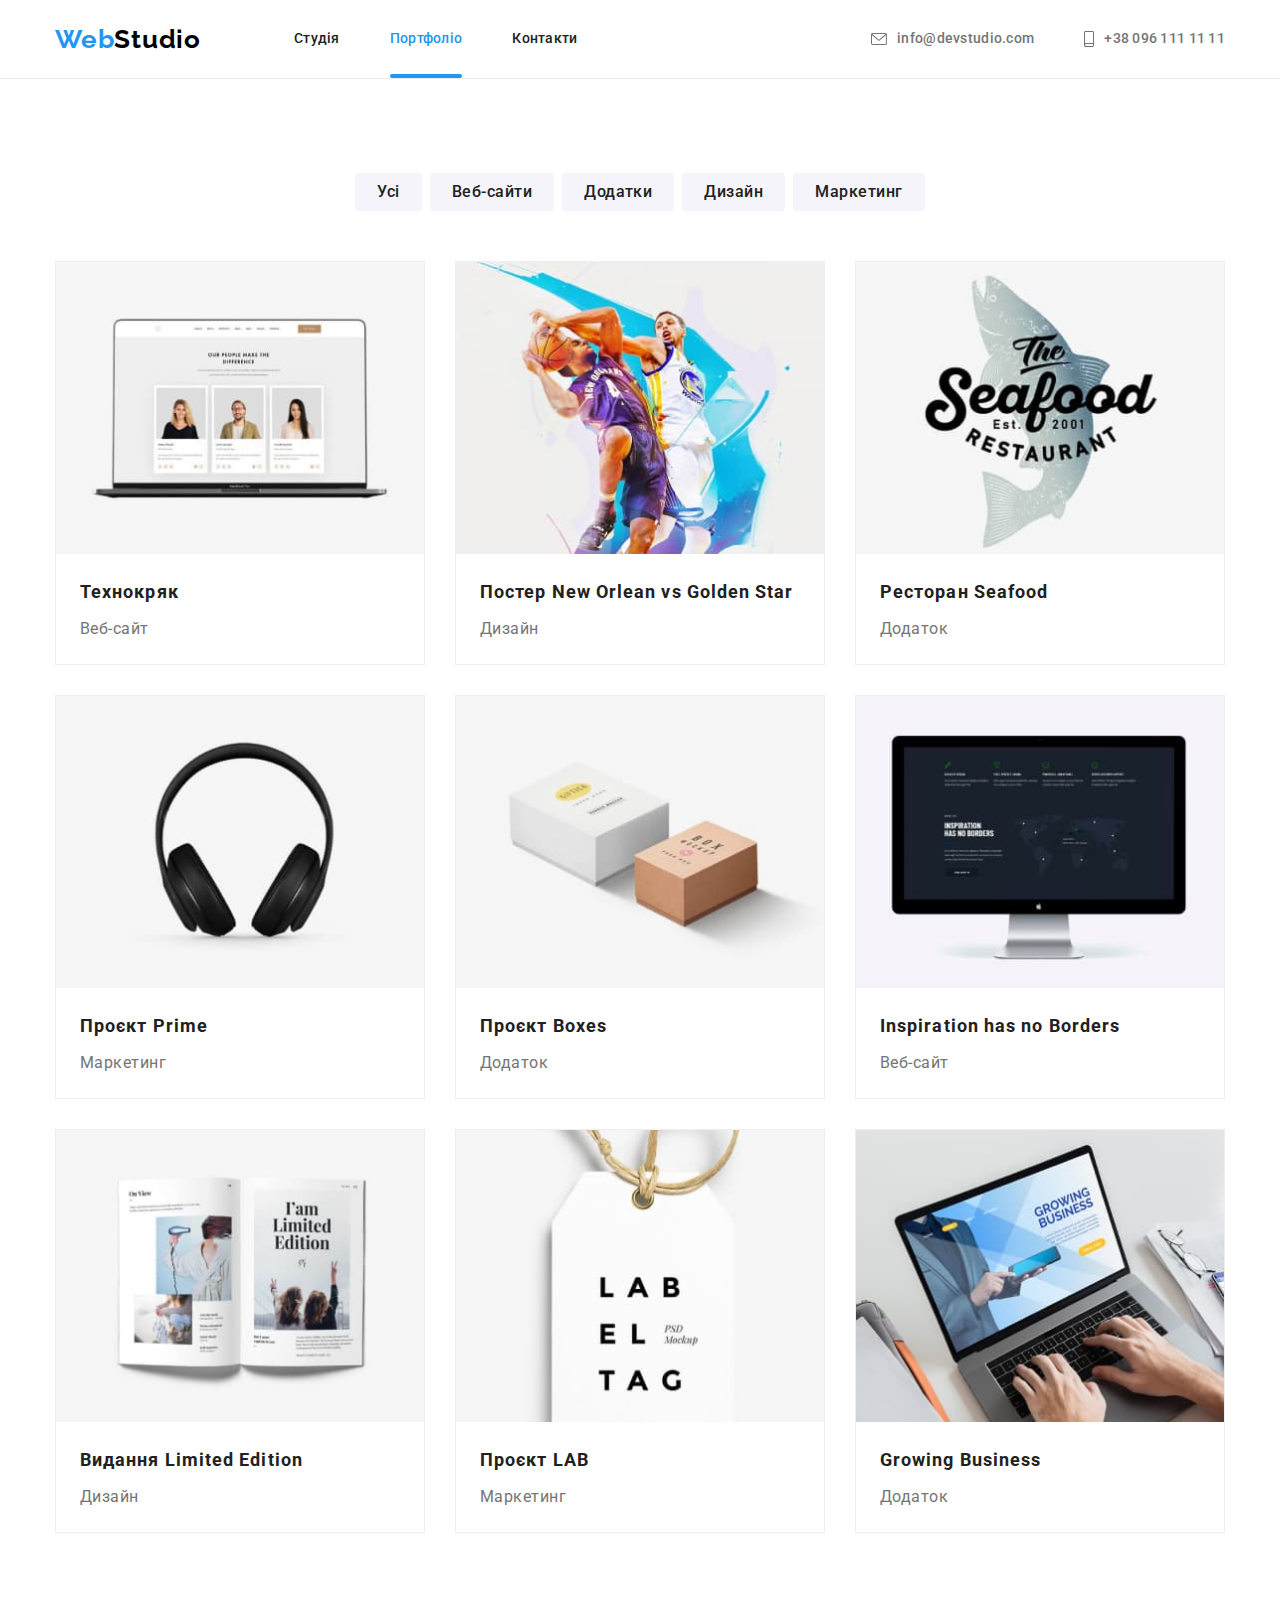
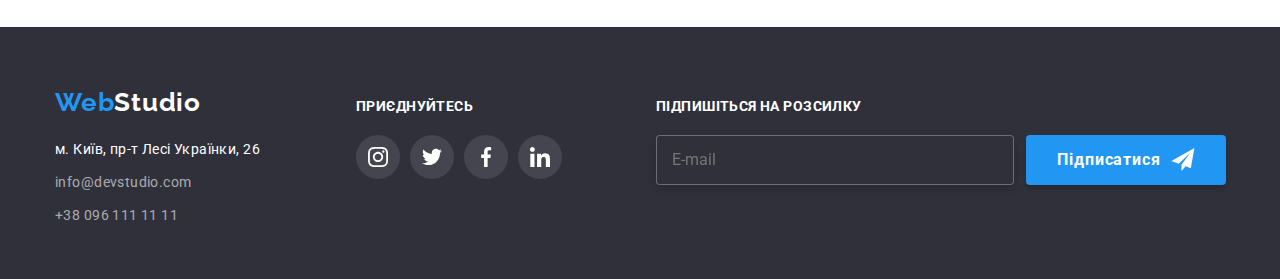
==== portfolio.html @ 4ac6bf8f "старт дз 08" ====
<!DOCTYPE html>
<html lang="uk">
  <head>
    <meta charset="UTF-8" />
    <meta http-equiv="X-UA-Compatible" content="IE=edge" />
    <meta name="viewport" content="width=device-width, initial-scale=1.0" />
    <title>Портфоліо</title>
    <link rel="preconnect" href="https://fonts.googleapis.com" />
    <link rel="preconnect" href="https://fonts.gstatic.com" crossorigin />
    <link
      href="https://fonts.googleapis.com/css2?family=Raleway:wght@700&family=Roboto:wght@400;500;700;900&display=swap"
      rel="stylesheet"
    />
    <link
      rel="stylesheet"
      href="https://cdnjs.cloudflare.com/ajax/libs/modern-normalize/1.1.0/modern-normalize.min.css"
    />
    <link rel="stylesheet" href="./css/main.min.css" />
  </head>
  <body>
    <!-- Шапка -->
<header>
      <!-- навігація -->
      <div class="container page-header">
        <nav class="page-header__nav">
          <a href="./index.html" class="logo">Web<span class="logo--black">Studio</span></a>
          <ul class="page-header__bookmarks">
            <li class="page-header__item"><a class="page-header__link" href="./index.html">Студія</a></li>
            <li class="page-header__item"><a class="page-header__link page-header__link--current" href="./portfolio.html">Портфоліо</a></li>
            <li class="page-header__item"><a class="page-header__link" href="#">Контакти</a></li>
          </ul>
        </nav>
        <!-- контакти -->
        <ul class="page-header__connection">
                    <li class="page-header__item">
            <a class="page-header__contact" href="mailto:info@devstudio.com"
              ><svg class="page-header__icon" width="16" height="12">
                <use href="./images/icons.svg#icon-envelope"></use></svg
              >info@devstudio.com
            </a>
          </li>
          <li class="page-header__item">
            <a class="page-header__contact" href="tel:+380961111111"
              ><svg class="page-header__icon" width="10" height="16">
                <use href="./images/icons.svg#icon-smartphone"></use></svg
              >+38 096 111 11 11</a
            >
          </li>
        </ul>
      </div>
    </header>
    <main>
      <!-- Кнопки фільтру -->
      <section class="section">
        <h2 class="visually-hidden">Фільтр Портфоліо</h2>
        <div class="container">
          <ul class="filter">
            <li class="filter__item">
              <button type="button" class="filter__button">Усі</button></li>
            <li class="filter__item">
              <button type="button" class="filter__button">Веб-сайти</button>
            </li>
            <li class="filter__item">
              <button type="button" class="filter__button">Додатки</button>
            </li>
            <li class="filter__item">
              <button type="button" class="filter__button">Дизайн</button>
            </li>
            <li class="filter__item">
              <button type="button" class="filter__button">Маркетинг</button>
            </li>
          </ul>
          <!-- Картки Портфоліо -->
          <ul class="cards-grid">
            <li class="card">
              <div class="card__thumb">
                <div class="card__overlay">
                  <p class="card__comment">
                    Ресурс пропонує комплексні пропозиції з різним рівнем функціоналу та сервісів.
                    Все це дозволить відвідувачу отримати вичерпні відомості про компанію чи
                    приватну особу.
                  </p>
                </div>
                <img src="./images/c1notebook.jpg" alt="Ноутбук" width="370" />
              </div>
              <div class="card__sign">
                <h3 class="card__tittle">Технокряк</h3>
                <p class="card__text">Веб-сайт</p>
              </div>
            </li>
            <li class="card">
              <div class="card__thumb">
                <div class="card__overlay">
                  <p class="card__comment">
                    Ресурс пропонує комплексні пропозиції з різним рівнем функціоналу та сервісів.
                    Все це дозволить відвідувачу отримати вичерпні відомості про компанію чи
                    приватну особу.
                  </p>
                </div>
                <img src="./images/c2basket.jpg" alt="Баскетбол" width="370" />
              </div>
              <div class="card__sign">
                <h3 class="card__tittle">Постер New Orlean vs Golden Star</h3>
                <p class="card__text">Дизайн</p>
              </div>
            </li>
            <li class="card">
              <div class="card__thumb">
                <div class="card__overlay">
                  <p class="card__comment">
                    Ресурс пропонує комплексні пропозиції з різним рівнем функціоналу та сервісів.
                    Все це дозволить відвідувачу отримати вичерпні відомості про компанію чи
                    приватну особу.
                  </p>
                </div>
                <img src="./images/c3seafood.jpg" alt="Ресторан Seafood" width="370" />
              </div>
              <div class="card__sign">
                <h3 class="card__tittle">Ресторан Seafood</h3>
                <p class="card__text">Додаток</p>
              </div>
            </li>
            <li class="card">
              <div class="card__thumb">
                <div class="card__overlay">
                  <p class="card__comment">
                    Ресурс пропонує комплексні пропозиції з різним рівнем функціоналу та сервісів.
                    Все це дозволить відвідувачу отримати вичерпні відомості про компанію чи
                    приватну особу.
                  </p>
                </div>
                <img src="./images/c4headphones.jpg" alt="Навушники" width="370" />
              </div>
              <div class="card__sign">
                <h3 class="card__tittle">Проєкт Prime</h3>
                <p class="card__text">Маркетинг</p>
              </div>
            </li>
            <li class="card">
              <div class="card__thumb">
                <div class="card__overlay">
                  <p class="card__comment">
                    Ресурс пропонує комплексні пропозиції з різним рівнем функціоналу та сервісів.
                    Все це дозволить відвідувачу отримати вичерпні відомості про компанію чи
                    приватну особу.
                  </p>
                </div>
                <img src="./images/c5boxes.jpg" alt="Коробки" width="370" />
              </div>
              <div class="card__sign">
                <h3 class="card__tittle">Проєкт Boxes</h3>
                <p class="card__text">Додаток</p>
              </div>
            </li>
            <li class="card">
              <div class="card__thumb">
                <div class="card__overlay">
                  <p class="card__comment">
                    Ресурс пропонує комплексні пропозиції з різним рівнем функціоналу та сервісів.
                    Все це дозволить відвідувачу отримати вичерпні відомості про компанію чи
                    приватну особу.
                  </p>
                </div>
                <img src="./images/c6monitor.jpg" alt="Монітор" width="370" />
              </div>
              <div class="card__sign">
                <h3 class="card__tittle">Inspiration has no Borders</h3>
                <p class="card__text">Веб-сайт</p>
              </div>
            </li>
            <li class="card">
              <div class="card__thumb">
                <div class="card__overlay">
                  <p class="card__comment">
                    Ресурс пропонує комплексні пропозиції з різним рівнем функціоналу та сервісів.
                    Все це дозволить відвідувачу отримати вичерпні відомості про компанію чи
                    приватну особу.
                  </p>
                </div>
                <img src="./images/c7openbook.jpg" alt="Відкрита книга" width="370" />
              </div>
              <div class="card__sign">
                <h3 class="card__tittle">Видання Limited Edition</h3>
                <p class="card__text">Дизайн</p>
              </div>
            </li>
            <li class="card">
              <div class="card__thumb">
                <div class="card__overlay">
                  <p class="card__comment">
                    Ресурс пропонує комплексні пропозиції з різним рівнем функціоналу та сервісів.
                    Все це дозволить відвідувачу отримати вичерпні відомості про компанію чи
                    приватну особу.
                  </p>
                </div>
                <img src="./images/c8label.jpg" alt="Лейба" width="370" />
              </div>
              <div class="card__sign">
                <h3 class="card__tittle">Проєкт LAB</h3>
                <p class="card__text">Маркетинг</p>
              </div>
            </li>
            <li class="card">
              <div class="card__thumb">
                <div class="card__overlay">
                  <p class="card__comment">
                    Ресурс пропонує комплексні пропозиції з різним рівнем функціоналу та сервісів.
                    Все це дозволить відвідувачу отримати вичерпні відомості про компанію чи
                    приватну особу.
                  </p>
                </div>
                <img src="./images/c9workingonnotebook.jpg" alt="Працює за ноутбуком" width="370" />
              </div>
              <div class="card__sign">
                <h3 class="card__tittle">Growing Business</h3>
                <p class="card__text">Додаток</p>
              </div>
            </li>
          </ul>
        </div>
      </section>
    </main>
    <!-- Футер -->
    <footer class="page-footer">
      <div class="container container--flex">
        <div>
          <a href="./index.html" class="logo"
            >Web<span class="logo--white">Studio</span></a
          >
          <address class="footer-contacts">
            <ul class="footer-contacts__list">
              <li class="footer-contacts__item">
                <a
                  class="footer-contacts__address"
                  href="https://goo.gl/maps/CPtrU1FHBa2aNyZL9"
                  target="_blank"
                  rel="noopener noreferrer nofollow"
                  >м. Київ, пр-т Лесі Українки, 26</a
                >
              </li>
              <li class="footer-contacts__item">
                <a class="footer-contacts__connection" href="mailto:info@devstudio.com">info@devstudio.com</a>
              </li>
              <li class="footer-contacts__item">
                <a class="footer-contacts__connection" href="tel:+380961111111">+38 096 111 11 11</a>
              </li>
            </ul>
          </address>
        </div>
        <div class="join-in">
          <p class="join-in__title">приєднуйтесь</p>
          <ul class="social-footer">
            <li class="social-footer__item">
              <a class="social-footer__link" href="#">
                <svg class="social-footer__icon">
                  <use href="./images/icons.svg#icon-instagram"></use></svg
              ></a>
            </li>
            <li class="social-footer__item">
              <a class="social-footer__link" href="#">
                <svg class="social-footer__icon">
                  <use href="./images/icons.svg#icon-twitter"></use></svg
              ></a>
            </li>
            <li class="social-footer__item">
              <a class="social-footer__link" href="#">
                <svg class="social-footer__icon">
                  <use href="./images/icons.svg#icon-facebook"></use></svg
              ></a>
            </li>
            <li class="social-footer__item">
              <a class="social-footer__link" href="#">
                <svg class="social-footer__icon">
                  <use href="./images/icons.svg#icon-linkedin"></use></svg
              ></a>
            </li>
          </ul>
        </div>
        <!-- Форма "Підписатися" -->
        <div class="subscribe">
          <p class="subscribe__title">Підпишіться на розсилку</p>
          <form class="subscribe__form" name="subscribe-form">
            <label>
              <input class="subscribe__input" type="email" name="email" placeholder="E-mail" />
            </label>
            <button class="button" type="submit">
              Підписатися<svg class="button__icon" width="24" height="24">
                <use href="./images/icons.svg#icon-iconsend"></use>
              </svg>
            </button>
          </form>
        </div>
      </div>
    </footer>
  </body>
</html>
---- css/main.min.css ----
body{font-family:Roboto,sans-serif;color:#212121}h1,h2,h3,h4,h5,h6,p,ul{margin:0;padding:0;font-weight:normal;list-style:none}img{display:block;max-width:100%;height:auto}li{list-style-type:none}.container{width:1200px;margin:0 auto;padding:0 15px}.section{padding:94px 0}.visually-hidden{position:absolute;white-space:nowrap;width:1px;height:1px;overflow:hidden;border:0;padding:0;clip:rect(0 0 0 0);-webkit-clip-path:inset(50%);clip-path:inset(50%);margin:-1px}.logo{display:inline-block;color:#2196f3;font-family:"Raleway";font-weight:700;font-size:26px;line-height:1.19;letter-spacing:.03em;text-decoration:none}.logo--black{color:#000}.logo--white{color:#fff}header{background:#fff;border-bottom:solid 1px #ececec}.page-header{display:flex;align-items:center}.page-header__bookmarks,.page-header__nav{display:flex;align-items:center}.page-header__bookmarks{margin-left:93px}.page-header__link{position:relative;display:block;padding-top:31px;padding-bottom:31px;color:#212121;text-decoration:none;font-weight:500;font-size:14px;line-height:1.14;letter-spacing:.02em;transition:color 250ms cubic-bezier(0.4, 0, 0.2, 1)}.page-header__link:hover,.page-header__link:focus{color:#2196f3}.page-header__link--current::after{position:absolute;bottom:0;content:"";display:block;background-color:#2196f3;color:#2196f3;height:4px;width:100%;border-radius:2px;opacity:1}.page-header__link--current{color:#2196f3}.page-header__bookmarks .page-header__item:not(:last-child){margin-right:50px}.page-header__connection .page-header__item:not(:last-child){margin-right:50px}.page-header__connection{display:flex;margin-left:auto;color:#757575}.page-header__contact{display:inline-block;display:flex;align-items:center;padding-top:31px;padding-bottom:31px;color:#757575;text-decoration:none;font-weight:500;font-size:14px;line-height:1.14;letter-spacing:.02em;transition:color 250ms cubic-bezier(0.4, 0, 0.2, 1)}.page-header__contact:hover,.page-header__contact:focus{color:#2196f3}.page-header__icon{margin-right:10px;fill:currentColor}.button{color:#fff;background-color:#2196f3;cursor:pointer;display:inline-block;display:flex;align-items:center;justify-content:center;text-align:center;border:0;width:200px;height:50px;border-radius:4px;font-weight:700;font-size:16px;line-height:1.87;letter-spacing:.06em;box-shadow:0px 4px 4px rgba(0,0,0,.15);padding:10px 23px}.button--margins{margin:auto}.hero-section{align-items:center;background-color:#2f303a;background-image:linear-gradient(rgba(47, 48, 58, 0.4), rgba(47, 48, 58, 0.4)),url(../images/heroimage.jpg);max-width:1600px;height:600px;margin:0 auto;padding:200px 0}.hero-section__title{font-weight:900;font-size:44px;line-height:1.36;text-align:center;letter-spacing:.06em;text-transform:uppercase;color:#fff;margin-top:0;margin-bottom:30px}.benefits-section{padding-bottom:0}.benefits-section__list{display:flex}.benefits-section__list .benefits-section__item:not(:last-child){margin-right:30px}.benefits-section__item{width:270px}.benefits-section__thumb{display:block;display:flex;align-items:center;justify-content:center;height:120px;border-radius:4px;margin-bottom:30px;background-color:var(--bg-secondary-color)}.benefits-section__icon{width:70px;height:70px}.benefits-section__title{font-family:"Roboto";font-weight:700;font-size:14px;line-height:1.14;letter-spacing:.03em;text-transform:uppercase;margin-bottom:10px}.benefits-section__text{font-size:14px;line-height:1.71;letter-spacing:.03em;color:var(--secondary-text-color)}h2{font-weight:700;font-size:36px;line-height:1.16;text-align:center;letter-spacing:.03em;margin-bottom:50px}.doing{display:flex}.doing__item:not(:last-child){margin-right:30px}.doing__thumb{position:relative;display:flex;align-items:center}.doing__sign{position:absolute;bottom:0;display:block;display:flex;align-items:center;justify-content:center;background-color:rgba(47,48,58,.8);width:100%;height:70px;font-weight:700;font-size:14px;line-height:1.14;text-align:center;letter-spacing:.03em;text-transform:uppercase;color:#fff}.team-section{background-color:#f5f4fa}.team-section__list{display:flex}.team-section__item{display:block;width:270px;background-color:#fff;box-shadow:0px 1px 3px rgba(0,0,0,.12),0px 1px 1px rgba(0,0,0,.14),0px 2px 1px rgba(0,0,0,.2);border-radius:0px 0px 4px 4px}.team-section__item:not(:last-child){margin-right:30px}.team-section__title{font-weight:500;font-size:16px;line-height:1.18;text-align:center;letter-spacing:.03em;margin-bottom:10px}.team-section__text{font-size:16px;line-height:1.18;text-align:center;letter-spacing:.03em;color:#757575;margin-bottom:16px}.team-section__signature{padding:30px 32px}.team-social{display:flex;width:206px;height:44px}.team-social__item:not(:last-child){margin-right:10px}.team-social__link{display:inline-block;width:44px;height:44px;border-radius:50%;padding:12px;fill:#afb1b8;transition:color 250ms cubic-bezier(0.4, 0, 0.2, 1),background-color 250ms cubic-bezier(0.4, 0, 0.2, 1)}.team-social__link:hover,.team-social__link:focus{background-color:#2196f3;fill:#fff}.team-social__icon{width:20px;height:20px}.clients{display:flex}.clients__item:not(:last-child){margin-right:30px}.clients__link{display:inline-block;width:170px;height:92px;border:#afb1b8 solid 1px;border-radius:4px;padding:16px 32px;color:#afb1b8;transition:fill 250ms cubic-bezier(0.4, 0, 0.2, 1),color 250ms cubic-bezier(0.4, 0, 0.2, 1),border 250ms cubic-bezier(0.4, 0, 0.2, 1)}.clients__link:hover,.clients__link:focus{border:#2196f3 solid 1px;color:#2196f3;fill:#2196f3}.clients__icon{width:106px;height:60px;fill:currentColor}.page-footer{background-color:#2f303a;height:252px;padding-top:60px}.container--flex{display:flex}.footer-contacts{margin-top:20px}.footer-contacts__address{color:#fff;font-style:normal;font-size:14px;line-height:1.71;letter-spacing:.03em;text-decoration:none;transition:color 250ms cubic-bezier(0.4, 0, 0.2, 1)}.footer-contacts__address:hover,.footer-contacts__address:focus{color:#2196f3}.footer-contacts__connection{color:rgba(255,255,255,.6);font-style:normal;font-size:14px;line-height:1.71;letter-spacing:.03em;text-decoration:none;transition:color 250ms cubic-bezier(0.4, 0, 0.2, 1)}.footer-contacts__connection:hover,.footer-contacts__connection:focus{color:#2196f3}.footer-contacts__item:not(:last-child){margin-bottom:9px}.footer-contacts__list{width:231px}.social-footer{display:flex}.social-footer__item:not(:last-child){margin-right:10px}.social-footer__link{display:inline-block;width:44px;height:44px;border-radius:50%;background-color:rgba(255,255,255,.1);padding:12px;transition:background-color 250ms cubic-bezier(0.4, 0, 0.2, 1)}.social-footer__link:hover,.social-footer__link:focus{background-color:#2196f3}.social-footer__icon{width:20px;height:20px;fill:#fff}.join-in{margin-left:70px}.join-in__title,.subscribe__title{font-weight:700;font-size:14px;line-height:1.14;letter-spacing:.03em;text-transform:uppercase;color:#fff;margin-top:12px;margin-bottom:20px}.subscribe{margin-left:94px}.subscribe__form{display:flex;flex-direction:row}.button__icon{margin-left:10px;justify-content:center}.subscribe__input{width:358px;height:50px;margin-right:12px;display:inline-block;display:flex;background-color:#2f303a;color:rgba(255,255,255,.6);padding:15px;border:1px solid rgba(255,255,255,.3);filter:drop-shadow(0px 4px 4px rgba(0, 0, 0, 0.15));border-radius:4px}.backdrop{position:fixed;left:0;top:0;width:100%;height:100%;background-color:rgba(0,0,0,.2);opacity:1;transition:opacity 300ms cubic-bezier(0.4, 0, 0.2, 1)}.backdrop.is-hidden{opacity:0;pointer-events:none}.backdrop.is-hidden .modal{transform:translate(-50%, -50%) scale(1.1)}.modal{position:absolute;top:50%;left:50%;width:528px;padding:40px;border-radius:4px;background-color:#fff;box-shadow:0px 1px 3px rgba(0,0,0,.12),0px 1px 1px rgba(0,0,0,.14),0px 2px 1px rgba(0,0,0,.2);transform:translate(-50%, -50%) scale(1);transition:transform 300ms cubic-bezier(0.4, 0, 0.2, 1)}.modal__close{position:absolute;display:block;padding:0;top:8px;right:8px;width:30px;height:30px;border-radius:50%;background-color:#fff;border:1px solid rgba(0,0,0,.1);transition:color 250ms cubic-bezier(0.4, 0, 0.2, 1)}.modal__close:hover{color:#2196f3;cursor:pointer}.modal__title{font-weight:700;font-size:20px;line-height:1.15;text-align:center;letter-spacing:.03em;margin-bottom:30px}.modal__field{display:block;position:relative}.modal__label{position:absolute;top:-18px;font-size:12px;line-height:1.16;letter-spacing:.01em;color:#757575}.modal__input{width:448px;height:40px;border:1px solid rgba(33,33,33,.2);border-radius:4px;padding-left:42px;margin-bottom:28px;transition:border 250ms cubic-bezier(0.4, 0, 0.2, 1)}.modal__input:focus+.modal__icon{fill:#2196f3}.modal__input:focus{border:1px solid #2196f3}.modal__textarea{resize:none;width:448px;height:120px;font-size:12px;line-height:1.16;letter-spacing:.01em;color:rgba(117,117,117,.5);padding:12px 16px;border:1px solid rgba(33,33,33,.2);border-radius:4px;margin-bottom:20px;transition:border 250ms cubic-bezier(0.4, 0, 0.2, 1)}.modal__textarea:focus{border:1px solid #2196f3}.modal__icon{position:absolute;top:11px;left:12px;display:inline-block;width:18px;height:18px;transition:fill 250ms cubic-bezier(0.4, 0, 0.2, 1)}.policy{display:inline-block;display:flex;align-items:center;font-size:14px;line-height:1.71;letter-spacing:.03em;color:#757575;margin-left:11px;margin-right:11px;margin-bottom:30px}.policy__link{display:inline-block;color:#2196f3;text-decoration:underline;margin-left:4px}.policy__input{position:absolute;white-space:nowrap;width:1px;height:1px;overflow:hidden;border:0;padding:0;clip:rect(0 0 0 0);-webkit-clip-path:inset(50%);clip-path:inset(50%);margin:-1px}.policy__input:checked+.policy__icon{background-color:#2196f3;border:none;background-image:url(../images/check.svg);background-size:contain;background-position:center;background-repeat:no-repeat}.policy__icon{display:inline-block;width:15px;height:15px;border:#212121 2px solid;border-radius:2px;margin-right:8px;transition:background-color 250ms cubic-bezier(0.4, 0, 0.2, 1),border 250ms cubic-bezier(0.4, 0, 0.2, 1)}.filter{display:flex;justify-content:center;margin-bottom:50px}.filter__item:not(:last-child){margin-right:8px}.filter__button{color:#212121;background-color:#f5f4fa;cursor:pointer;border:0;font-weight:500;font-size:16px;line-height:1.62;text-align:center;letter-spacing:.03em;border-radius:4px;padding:6px 22px;transition:color 250ms cubic-bezier(0.4, 0, 0.2, 1),background-color 250ms cubic-bezier(0.4, 0, 0.2, 1),box-shadow 250ms cubic-bezier(0.4, 0, 0.2, 1)}.filter__button:hover,.filter__button:focus{color:#fff;background-color:#2196f3;box-shadow:0px 3px 1px rgba(0,0,0,.1),0px 1px 2px rgba(0,0,0,.08),0px 2px 2px rgba(0,0,0,.12)}.cards-grid{display:flex;flex-wrap:wrap}.card{width:370px;height:404px;background:#fff;border:1px solid #eee;margin-right:30px;margin-bottom:30px;transition:box-shadow 250ms cubic-bezier(0.4, 0, 0.2, 1),opacity 250ms cubic-bezier(0.4, 0, 0.2, 1)}.card:hover,.card:focus{box-shadow:0px 1px 1px rgba(0,0,0,.12),0px 4px 4px rgba(0,0,0,.06),1px 4px 6px rgba(0,0,0,.16)}.card:hover .card__overlay,.card:focus .card__overlay{transform:translateY(-294px)}.card:nth-child(3n){margin-right:0}.card:nth-last-child(-n+3){margin-bottom:0}.card__thumb{position:relative;overflow:hidden;display:flex;align-items:center}.card__overlay{position:absolute;top:294px;width:100%;height:100%;background-color:rgba(33,150,243,.9);transition:transform 250ms cubic-bezier(0.4, 0, 0.2, 1)}.card__comment{position:absolute;display:block;top:0;width:100%;height:100%;padding:63px 24px;font-size:18px;line-height:1.55;color:#fff;letter-spacing:.03em}.card__sign{padding:20px 24px}.card__tittle{width:322px;font-weight:700;font-size:18px;line-height:2;letter-spacing:.06em;margin-bottom:4px}.card__text{width:322px;font-size:16px;line-height:1.87;letter-spacing:.03em;color:#757575}/*# sourceMappingURL=main.min.css.map */
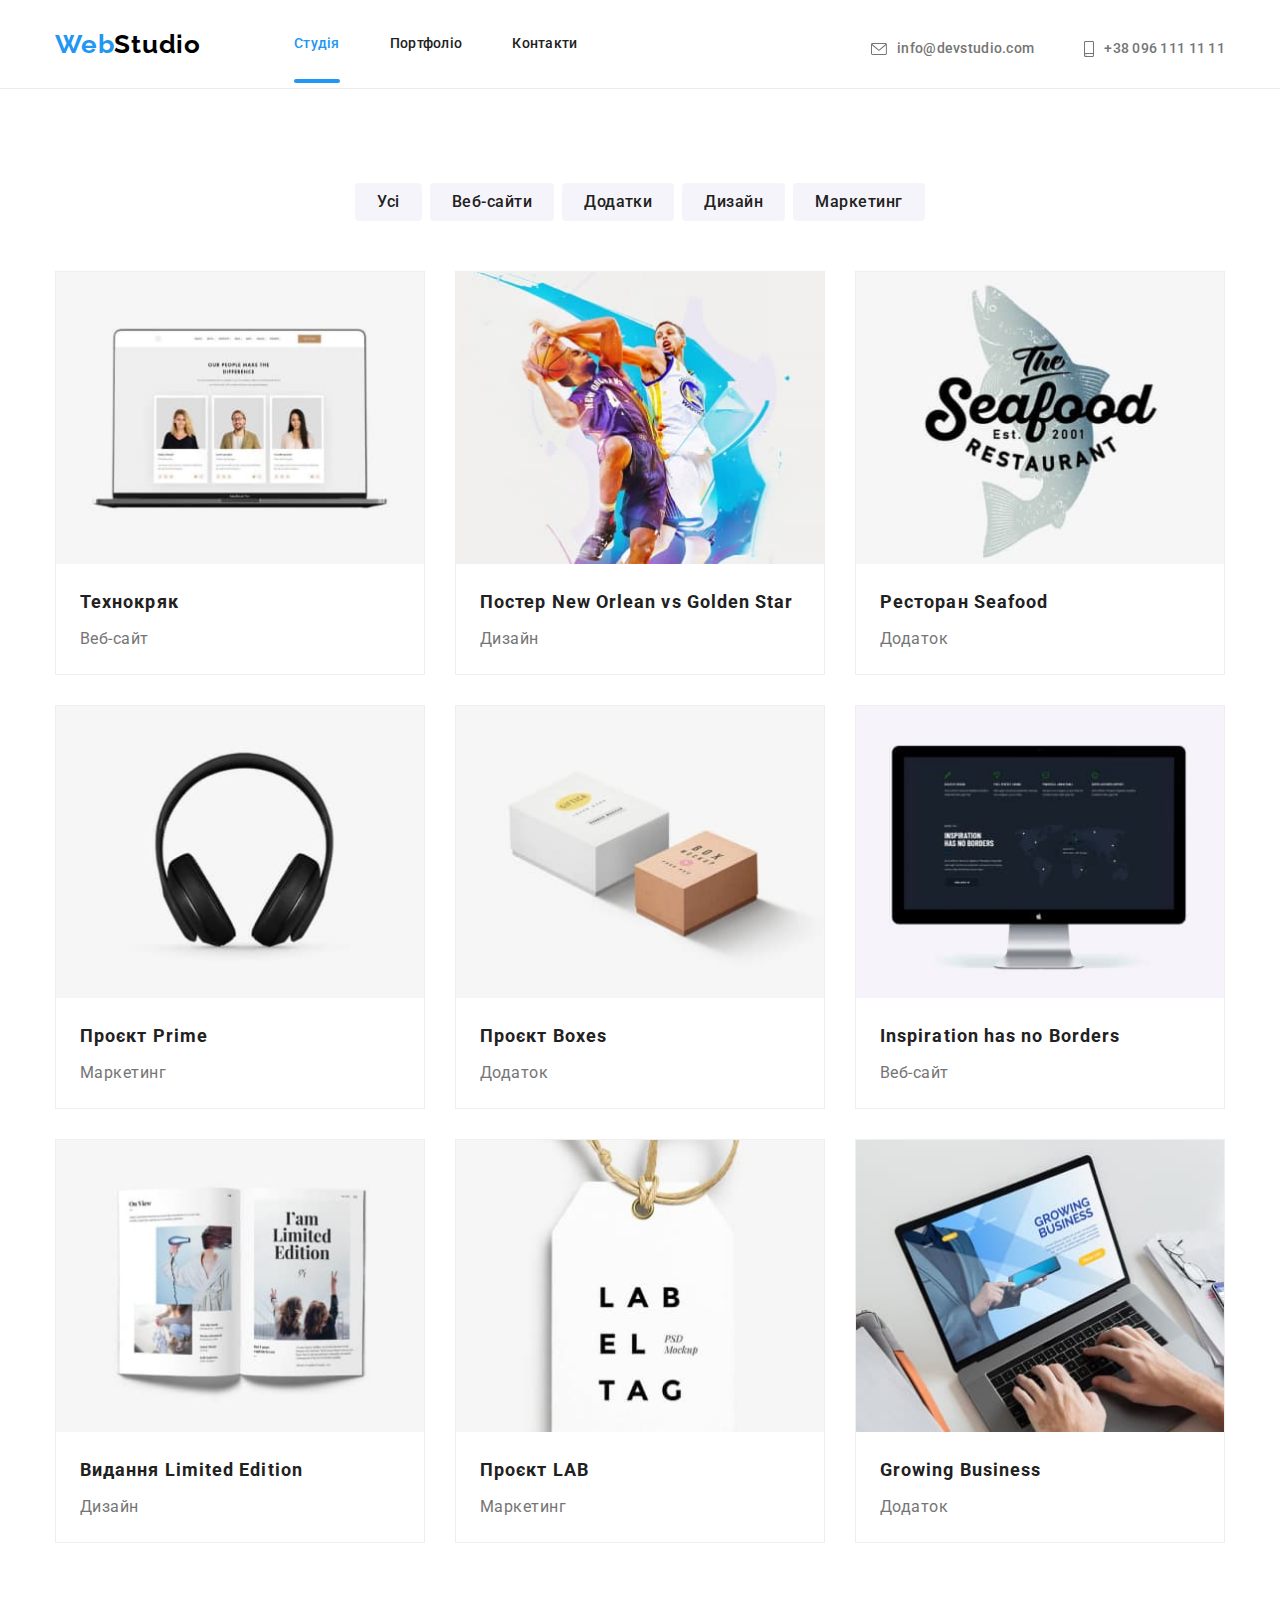
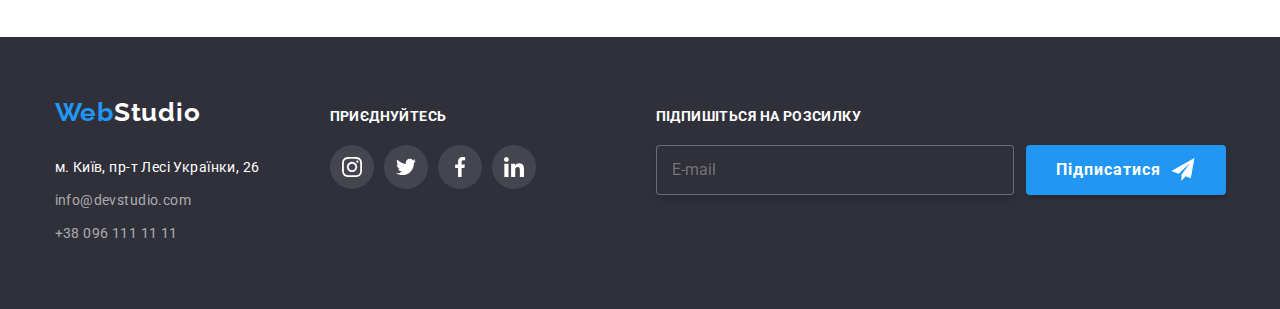
==== commit 2d07ca68: "додає стилі таблета і десктопа" ====
--- a/portfolio.html
+++ b/portfolio.html
@@ -19,20 +19,68 @@
   </head>
   <body>
     <!-- Шапка -->
-<header>
+    <header>
       <!-- навігація -->
       <div class="container page-header">
         <nav class="page-header__nav">
-          <a href="./index.html" class="logo">Web<span class="logo--black">Studio</span></a>
+          <a href="./index.html" class="logo"> Web<span class="logo--black">Studio</span></a>
+
+          <!-- Кнопка меню -->
+          <button class="menu-button js-open-menu" type="button">
+            <svg width="40" height="40" aria-label="Перемикач мобільного меню">
+              <use class="icon-menu" href="./images/icons.svg#icon-menu"></use>
+            </svg>
+          </button>
+          <!-- Меню для мобілки -->
+          <div class="js-menu-container">
+            <button class="menu-button js-close-menu" type="button">
+              <svg width="40" height="40" aria-label="Перемикач мобільного меню">
+                <use class="icon-cross" href="./images/icons.svg#icon-close"></use>
+              </svg>
+            </button>
+            <!-- закладки мобілки -->
+            <ul class="menu-nav">
+              <li class="menu-nav__bookmark">
+                <a class="menu-nav__link menu-nav__link--current" href="./index.html">Студія</a>
+              </li>
+              <li class="menu-nav__bookmark">
+                <a class="menu-nav__link" href="./portfolio.html">Портфоліо</a>
+              </li>
+              <li class="menu-nav__bookmark"><a class="menu-nav__link" href="#">Контакти</a></li>
+            </ul>
+            <!-- контакти мобілки -->
+            <ul class="menu-contact">
+              <li class="menu-contact__item">
+                <a class="menu-contact__tel" href="tel:+380961111111">+38 096 111 11 11</a>
+              </li>
+              <li class="menu-contact__item">
+                <a class="menu-contact__mail" href="mailto:info@devstudio.com"
+                  >info@devstudio.com
+                </a>
+              </li>
+            </ul>
+            <!-- соц мережі мобілки -->
+            <ul class="menu-social">
+              <li class="menu-social__item"><a class="menu-social__link" href="#">Instagram</a></li>
+              <li class="menu-social__item"><a class="menu-social__link" href="#">Twitter</a></li>
+              <li class="menu-social__item"><a class="menu-social__link" href="#">Facebook</a></li>
+              <li class="menu-social__item"><a class="menu-social__link" href="#">LinkedIn</a></li>
+            </ul>
+          </div>
           <ul class="page-header__bookmarks">
-            <li class="page-header__item"><a class="page-header__link" href="./index.html">Студія</a></li>
-            <li class="page-header__item"><a class="page-header__link page-header__link--current" href="./portfolio.html">Портфоліо</a></li>
+            <li class="page-header__item">
+              <a class="page-header__link page-header__link--current" href="./index.html">Студія</a>
+            </li>
+            <li class="page-header__item">
+              <a class="page-header__link" href="./portfolio.html">Портфоліо</a>
+            </li>
             <li class="page-header__item"><a class="page-header__link" href="#">Контакти</a></li>
           </ul>
         </nav>
+
         <!-- контакти -->
         <ul class="page-header__connection">
-                    <li class="page-header__item">
+          <li class="page-header__item">
             <a class="page-header__contact" href="mailto:info@devstudio.com"
               ><svg class="page-header__icon" width="16" height="12">
                 <use href="./images/icons.svg#icon-envelope"></use></svg
@@ -56,7 +104,8 @@
         <div class="container">
           <ul class="filter">
             <li class="filter__item">
-              <button type="button" class="filter__button">Усі</button></li>
+              <button type="button" class="filter__button">Усі</button>
+            </li>
             <li class="filter__item">
               <button type="button" class="filter__button">Веб-сайти</button>
             </li>
@@ -223,10 +272,8 @@
     <!-- Футер -->
     <footer class="page-footer">
       <div class="container container--flex">
-        <div>
-          <a href="./index.html" class="logo"
-            >Web<span class="logo--white">Studio</span></a
-          >
+        <div class="footer-thumb">
+          <a href="./index.html" class="logo-footer">Web<span class="logo--white">Studio</span></a>
           <address class="footer-contacts">
             <ul class="footer-contacts__list">
               <li class="footer-contacts__item">
@@ -239,10 +286,14 @@
                 >
               </li>
               <li class="footer-contacts__item">
-                <a class="footer-contacts__connection" href="mailto:info@devstudio.com">info@devstudio.com</a>
+                <a class="footer-contacts__connection" href="mailto:info@devstudio.com"
+                  >info@devstudio.com</a
+                >
               </li>
               <li class="footer-contacts__item">
-                <a class="footer-contacts__connection" href="tel:+380961111111">+38 096 111 11 11</a>
+                <a class="footer-contacts__connection" href="tel:+380961111111"
+                  >+38 096 111 11 11</a
+                >
               </li>
             </ul>
           </address>
@@ -276,21 +327,23 @@
             </li>
           </ul>
         </div>
-        <!-- Форма "Підписатися" -->
-        <div class="subscribe">
-          <p class="subscribe__title">Підпишіться на розсилку</p>
-          <form class="subscribe__form" name="subscribe-form">
-            <label>
-              <input class="subscribe__input" type="email" name="email" placeholder="E-mail" />
-            </label>
-            <button class="button" type="submit">
-              Підписатися<svg class="button__icon" width="24" height="24">
-                <use href="./images/icons.svg#icon-iconsend"></use>
-              </svg>
-            </button>
-          </form>
-        </div>
+      </div>
+      <!-- Форма "Підписатися" -->
+      <div class="subscribe">
+        <p class="subscribe__title">Підпишіться на розсилку</p>
+        <form class="subscribe__form" name="subscribe-form">
+          <label>
+            <input class="subscribe__input" type="email" name="email" placeholder="E-mail" />
+          </label>
+          <button class="button" type="submit">
+            Підписатися<svg class="button__icon" width="24" height="24">
+              <use href="./images/icons.svg#icon-iconsend"></use>
+            </svg>
+          </button>
+        </form>
       </div>
     </footer>
+
+    <script src="./js/mobile-menu.js"></script>
   </body>
 </html>
--- a/css/main.min.css
+++ b/css/main.min.css
@@ -1 +1 @@
-body{font-family:Roboto,sans-serif;color:#212121}h1,h2,h3,h4,h5,h6,p,ul{margin:0;padding:0;font-weight:normal;list-style:none}img{display:block;max-width:100%;height:auto}li{list-style-type:none}.container{width:1200px;margin:0 auto;padding:0 15px}.section{padding:94px 0}.visually-hidden{position:absolute;white-space:nowrap;width:1px;height:1px;overflow:hidden;border:0;padding:0;clip:rect(0 0 0 0);-webkit-clip-path:inset(50%);clip-path:inset(50%);margin:-1px}.logo{display:inline-block;color:#2196f3;font-family:"Raleway";font-weight:700;font-size:26px;line-height:1.19;letter-spacing:.03em;text-decoration:none}.logo--black{color:#000}.logo--white{color:#fff}header{background:#fff;border-bottom:solid 1px #ececec}.page-header{display:flex;align-items:center}.page-header__bookmarks,.page-header__nav{display:flex;align-items:center}.page-header__bookmarks{margin-left:93px}.page-header__link{position:relative;display:block;padding-top:31px;padding-bottom:31px;color:#212121;text-decoration:none;font-weight:500;font-size:14px;line-height:1.14;letter-spacing:.02em;transition:color 250ms cubic-bezier(0.4, 0, 0.2, 1)}.page-header__link:hover,.page-header__link:focus{color:#2196f3}.page-header__link--current::after{position:absolute;bottom:0;content:"";display:block;background-color:#2196f3;color:#2196f3;height:4px;width:100%;border-radius:2px;opacity:1}.page-header__link--current{color:#2196f3}.page-header__bookmarks .page-header__item:not(:last-child){margin-right:50px}.page-header__connection .page-header__item:not(:last-child){margin-right:50px}.page-header__connection{display:flex;margin-left:auto;color:#757575}.page-header__contact{display:inline-block;display:flex;align-items:center;padding-top:31px;padding-bottom:31px;color:#757575;text-decoration:none;font-weight:500;font-size:14px;line-height:1.14;letter-spacing:.02em;transition:color 250ms cubic-bezier(0.4, 0, 0.2, 1)}.page-header__contact:hover,.page-header__contact:focus{color:#2196f3}.page-header__icon{margin-right:10px;fill:currentColor}.button{color:#fff;background-color:#2196f3;cursor:pointer;display:inline-block;display:flex;align-items:center;justify-content:center;text-align:center;border:0;width:200px;height:50px;border-radius:4px;font-weight:700;font-size:16px;line-height:1.87;letter-spacing:.06em;box-shadow:0px 4px 4px rgba(0,0,0,.15);padding:10px 23px}.button--margins{margin:auto}.hero-section{align-items:center;background-color:#2f303a;background-image:linear-gradient(rgba(47, 48, 58, 0.4), rgba(47, 48, 58, 0.4)),url(../images/heroimage.jpg);max-width:1600px;height:600px;margin:0 auto;padding:200px 0}.hero-section__title{font-weight:900;font-size:44px;line-height:1.36;text-align:center;letter-spacing:.06em;text-transform:uppercase;color:#fff;margin-top:0;margin-bottom:30px}.benefits-section{padding-bottom:0}.benefits-section__list{display:flex}.benefits-section__list .benefits-section__item:not(:last-child){margin-right:30px}.benefits-section__item{width:270px}.benefits-section__thumb{display:block;display:flex;align-items:center;justify-content:center;height:120px;border-radius:4px;margin-bottom:30px;background-color:var(--bg-secondary-color)}.benefits-section__icon{width:70px;height:70px}.benefits-section__title{font-family:"Roboto";font-weight:700;font-size:14px;line-height:1.14;letter-spacing:.03em;text-transform:uppercase;margin-bottom:10px}.benefits-section__text{font-size:14px;line-height:1.71;letter-spacing:.03em;color:var(--secondary-text-color)}h2{font-weight:700;font-size:36px;line-height:1.16;text-align:center;letter-spacing:.03em;margin-bottom:50px}.doing{display:flex}.doing__item:not(:last-child){margin-right:30px}.doing__thumb{position:relative;display:flex;align-items:center}.doing__sign{position:absolute;bottom:0;display:block;display:flex;align-items:center;justify-content:center;background-color:rgba(47,48,58,.8);width:100%;height:70px;font-weight:700;font-size:14px;line-height:1.14;text-align:center;letter-spacing:.03em;text-transform:uppercase;color:#fff}.team-section{background-color:#f5f4fa}.team-section__list{display:flex}.team-section__item{display:block;width:270px;background-color:#fff;box-shadow:0px 1px 3px rgba(0,0,0,.12),0px 1px 1px rgba(0,0,0,.14),0px 2px 1px rgba(0,0,0,.2);border-radius:0px 0px 4px 4px}.team-section__item:not(:last-child){margin-right:30px}.team-section__title{font-weight:500;font-size:16px;line-height:1.18;text-align:center;letter-spacing:.03em;margin-bottom:10px}.team-section__text{font-size:16px;line-height:1.18;text-align:center;letter-spacing:.03em;color:#757575;margin-bottom:16px}.team-section__signature{padding:30px 32px}.team-social{display:flex;width:206px;height:44px}.team-social__item:not(:last-child){margin-right:10px}.team-social__link{display:inline-block;width:44px;height:44px;border-radius:50%;padding:12px;fill:#afb1b8;transition:color 250ms cubic-bezier(0.4, 0, 0.2, 1),background-color 250ms cubic-bezier(0.4, 0, 0.2, 1)}.team-social__link:hover,.team-social__link:focus{background-color:#2196f3;fill:#fff}.team-social__icon{width:20px;height:20px}.clients{display:flex}.clients__item:not(:last-child){margin-right:30px}.clients__link{display:inline-block;width:170px;height:92px;border:#afb1b8 solid 1px;border-radius:4px;padding:16px 32px;color:#afb1b8;transition:fill 250ms cubic-bezier(0.4, 0, 0.2, 1),color 250ms cubic-bezier(0.4, 0, 0.2, 1),border 250ms cubic-bezier(0.4, 0, 0.2, 1)}.clients__link:hover,.clients__link:focus{border:#2196f3 solid 1px;color:#2196f3;fill:#2196f3}.clients__icon{width:106px;height:60px;fill:currentColor}.page-footer{background-color:#2f303a;height:252px;padding-top:60px}.container--flex{display:flex}.footer-contacts{margin-top:20px}.footer-contacts__address{color:#fff;font-style:normal;font-size:14px;line-height:1.71;letter-spacing:.03em;text-decoration:none;transition:color 250ms cubic-bezier(0.4, 0, 0.2, 1)}.footer-contacts__address:hover,.footer-contacts__address:focus{color:#2196f3}.footer-contacts__connection{color:rgba(255,255,255,.6);font-style:normal;font-size:14px;line-height:1.71;letter-spacing:.03em;text-decoration:none;transition:color 250ms cubic-bezier(0.4, 0, 0.2, 1)}.footer-contacts__connection:hover,.footer-contacts__connection:focus{color:#2196f3}.footer-contacts__item:not(:last-child){margin-bottom:9px}.footer-contacts__list{width:231px}.social-footer{display:flex}.social-footer__item:not(:last-child){margin-right:10px}.social-footer__link{display:inline-block;width:44px;height:44px;border-radius:50%;background-color:rgba(255,255,255,.1);padding:12px;transition:background-color 250ms cubic-bezier(0.4, 0, 0.2, 1)}.social-footer__link:hover,.social-footer__link:focus{background-color:#2196f3}.social-footer__icon{width:20px;height:20px;fill:#fff}.join-in{margin-left:70px}.join-in__title,.subscribe__title{font-weight:700;font-size:14px;line-height:1.14;letter-spacing:.03em;text-transform:uppercase;color:#fff;margin-top:12px;margin-bottom:20px}.subscribe{margin-left:94px}.subscribe__form{display:flex;flex-direction:row}.button__icon{margin-left:10px;justify-content:center}.subscribe__input{width:358px;height:50px;margin-right:12px;display:inline-block;display:flex;background-color:#2f303a;color:rgba(255,255,255,.6);padding:15px;border:1px solid rgba(255,255,255,.3);filter:drop-shadow(0px 4px 4px rgba(0, 0, 0, 0.15));border-radius:4px}.backdrop{position:fixed;left:0;top:0;width:100%;height:100%;background-color:rgba(0,0,0,.2);opacity:1;transition:opacity 300ms cubic-bezier(0.4, 0, 0.2, 1)}.backdrop.is-hidden{opacity:0;pointer-events:none}.backdrop.is-hidden .modal{transform:translate(-50%, -50%) scale(1.1)}.modal{position:absolute;top:50%;left:50%;width:528px;padding:40px;border-radius:4px;background-color:#fff;box-shadow:0px 1px 3px rgba(0,0,0,.12),0px 1px 1px rgba(0,0,0,.14),0px 2px 1px rgba(0,0,0,.2);transform:translate(-50%, -50%) scale(1);transition:transform 300ms cubic-bezier(0.4, 0, 0.2, 1)}.modal__close{position:absolute;display:block;padding:0;top:8px;right:8px;width:30px;height:30px;border-radius:50%;background-color:#fff;border:1px solid rgba(0,0,0,.1);transition:color 250ms cubic-bezier(0.4, 0, 0.2, 1)}.modal__close:hover{color:#2196f3;cursor:pointer}.modal__title{font-weight:700;font-size:20px;line-height:1.15;text-align:center;letter-spacing:.03em;margin-bottom:30px}.modal__field{display:block;position:relative}.modal__label{position:absolute;top:-18px;font-size:12px;line-height:1.16;letter-spacing:.01em;color:#757575}.modal__input{width:448px;height:40px;border:1px solid rgba(33,33,33,.2);border-radius:4px;padding-left:42px;margin-bottom:28px;transition:border 250ms cubic-bezier(0.4, 0, 0.2, 1)}.modal__input:focus+.modal__icon{fill:#2196f3}.modal__input:focus{border:1px solid #2196f3}.modal__textarea{resize:none;width:448px;height:120px;font-size:12px;line-height:1.16;letter-spacing:.01em;color:rgba(117,117,117,.5);padding:12px 16px;border:1px solid rgba(33,33,33,.2);border-radius:4px;margin-bottom:20px;transition:border 250ms cubic-bezier(0.4, 0, 0.2, 1)}.modal__textarea:focus{border:1px solid #2196f3}.modal__icon{position:absolute;top:11px;left:12px;display:inline-block;width:18px;height:18px;transition:fill 250ms cubic-bezier(0.4, 0, 0.2, 1)}.policy{display:inline-block;display:flex;align-items:center;font-size:14px;line-height:1.71;letter-spacing:.03em;color:#757575;margin-left:11px;margin-right:11px;margin-bottom:30px}.policy__link{display:inline-block;color:#2196f3;text-decoration:underline;margin-left:4px}.policy__input{position:absolute;white-space:nowrap;width:1px;height:1px;overflow:hidden;border:0;padding:0;clip:rect(0 0 0 0);-webkit-clip-path:inset(50%);clip-path:inset(50%);margin:-1px}.policy__input:checked+.policy__icon{background-color:#2196f3;border:none;background-image:url(../images/check.svg);background-size:contain;background-position:center;background-repeat:no-repeat}.policy__icon{display:inline-block;width:15px;height:15px;border:#212121 2px solid;border-radius:2px;margin-right:8px;transition:background-color 250ms cubic-bezier(0.4, 0, 0.2, 1),border 250ms cubic-bezier(0.4, 0, 0.2, 1)}.filter{display:flex;justify-content:center;margin-bottom:50px}.filter__item:not(:last-child){margin-right:8px}.filter__button{color:#212121;background-color:#f5f4fa;cursor:pointer;border:0;font-weight:500;font-size:16px;line-height:1.62;text-align:center;letter-spacing:.03em;border-radius:4px;padding:6px 22px;transition:color 250ms cubic-bezier(0.4, 0, 0.2, 1),background-color 250ms cubic-bezier(0.4, 0, 0.2, 1),box-shadow 250ms cubic-bezier(0.4, 0, 0.2, 1)}.filter__button:hover,.filter__button:focus{color:#fff;background-color:#2196f3;box-shadow:0px 3px 1px rgba(0,0,0,.1),0px 1px 2px rgba(0,0,0,.08),0px 2px 2px rgba(0,0,0,.12)}.cards-grid{display:flex;flex-wrap:wrap}.card{width:370px;height:404px;background:#fff;border:1px solid #eee;margin-right:30px;margin-bottom:30px;transition:box-shadow 250ms cubic-bezier(0.4, 0, 0.2, 1),opacity 250ms cubic-bezier(0.4, 0, 0.2, 1)}.card:hover,.card:focus{box-shadow:0px 1px 1px rgba(0,0,0,.12),0px 4px 4px rgba(0,0,0,.06),1px 4px 6px rgba(0,0,0,.16)}.card:hover .card__overlay,.card:focus .card__overlay{transform:translateY(-294px)}.card:nth-child(3n){margin-right:0}.card:nth-last-child(-n+3){margin-bottom:0}.card__thumb{position:relative;overflow:hidden;display:flex;align-items:center}.card__overlay{position:absolute;top:294px;width:100%;height:100%;background-color:rgba(33,150,243,.9);transition:transform 250ms cubic-bezier(0.4, 0, 0.2, 1)}.card__comment{position:absolute;display:block;top:0;width:100%;height:100%;padding:63px 24px;font-size:18px;line-height:1.55;color:#fff;letter-spacing:.03em}.card__sign{padding:20px 24px}.card__tittle{width:322px;font-weight:700;font-size:18px;line-height:2;letter-spacing:.06em;margin-bottom:4px}.card__text{width:322px;font-size:16px;line-height:1.87;letter-spacing:.03em;color:#757575}/*# sourceMappingURL=main.min.css.map */+body{font-family:Roboto,sans-serif;color:#212121}h1,h2,h3,h4,h5,h6,p,ul{margin:0;padding:0;font-weight:normal;list-style:none}img{display:block;max-width:100%;height:auto}li{list-style-type:none}.container{width:1200px;margin:0 auto;padding:0 15px}@media screen and (max-width: 767px){.container{width:480px}}@media screen and (min-width: 768px){.container{width:768px}}@media screen and (min-width: 1200px){.container{width:1200px}}.section{padding:60px 0}@media screen and (min-width: 1200px){.section{padding:94px 0}}.visually-hidden{position:absolute;white-space:nowrap;width:1px;height:1px;overflow:hidden;border:0;padding:0;clip:rect(0 0 0 0);-webkit-clip-path:inset(50%);clip-path:inset(50%);margin:-1px}.logo{display:inline-block;color:#2196f3;font-family:"Raleway";font-weight:700;font-size:26px;line-height:1.19;letter-spacing:.03em;text-decoration:none;margin:16px 0}.logo-footer{display:inline-block;color:#2196f3;font-family:"Raleway";font-weight:700;font-size:26px;line-height:1.19;letter-spacing:.03em;text-decoration:none}.logo--black{color:#000}.logo--white{color:#fff}header{background:#fff;border-bottom:solid 1px #ececec}@media screen and (min-width: 768px){.page-header{display:flex;align-items:center}}.page-header__bookmarks,.page-header__nav{display:flex;align-items:center;justify-content:space-between}.page-header__bookmarks{display:none}@media screen and (min-width: 768px){.page-header__bookmarks{display:flex;margin-left:93px}}.page-header__link{display:none}@media screen and (min-width: 768px){.page-header__link{position:relative;display:block;padding-top:31px;padding-bottom:31px;color:#212121;text-decoration:none;font-weight:500;font-size:14px;line-height:1.14;letter-spacing:.02em;transition:color 250ms cubic-bezier(0.4, 0, 0.2, 1)}}.page-header__link:hover,.page-header__link:focus{color:#2196f3}.page-header__link--current::after{position:absolute;bottom:0;content:"";display:block;background-color:#2196f3;color:#2196f3;height:4px;width:100%;border-radius:2px;opacity:1}.page-header__link--current{color:#2196f3}.page-header__bookmarks .page-header__item:not(:last-child){margin-right:50px}@media screen and (min-width: 1200px){.page-header__connection .page-header__item:not(:last-child){margin-right:50px}}.page-header__connection{display:none}@media screen and (min-width: 768px){.page-header__connection{display:flex;flex-direction:column;margin-left:auto;color:#757575}}@media screen and (min-width: 1200px){.page-header__connection{display:flex;flex-direction:row;margin-left:auto;color:#757575}}.page-header__contact{margin-top:10px;color:#757575;text-decoration:none;font-weight:500;font-size:12px;line-height:1.16;letter-spacing:.02em;transition:color 250ms cubic-bezier(0.4, 0, 0.2, 1)}@media screen and (min-width: 768px){.page-header__contact{display:inline-block;display:flex;align-items:center}}@media screen and (min-width: 1200px){.page-header__contact{padding-top:31px;padding-bottom:31px;font-size:14px;line-height:1.14}}.page-header__contact:hover,.page-header__contact:focus{color:#2196f3}.page-header__icon{margin-right:10px;fill:currentColor}.button{color:#fff;background-color:#2196f3;cursor:pointer;display:inline-block;display:flex;align-items:center;justify-content:center;text-align:center;border:0;width:200px;height:50px;border-radius:4px;font-weight:700;font-size:16px;line-height:1.87;letter-spacing:.06em;box-shadow:0px 4px 4px rgba(0,0,0,.15);padding:10px 23px}.button--margins{margin:auto}.hero-section{height:400px;align-items:center;background-color:#2f303a;background-image:linear-gradient(rgba(47, 48, 58, 0.4), rgba(47, 48, 58, 0.4)),url(../images/heroimage.jpg);max-width:1600px;margin:0 auto;padding:118px 0}@media screen and (min-width: 1200px){.hero-section{height:600px;padding:200px 0}}.hero-section__title{font-weight:900;font-size:26px;line-height:1.61;text-align:center;letter-spacing:.06em;text-transform:uppercase;margin-bottom:30px;color:#fff}@media screen and (min-width: 1200px){.hero-section__title{font-size:44px;line-height:1.36}}.benefits-section{padding-bottom:60px}@media screen and (min-width: 1200px){.benefits-section{padding-bottom:0}}@media screen and (min-width: 768px){.benefits-section__list{display:flex;flex-wrap:wrap;margin:-15px}}.benefits-section__item{width:450px;margin-bottom:30px}@media screen and (min-width: 768px){.benefits-section__item{width:354px;margin:15px}}@media screen and (min-width: 1200px){.benefits-section__item{width:270px;margin:15px}}.benefits-section__thumb{display:block;display:flex;align-items:center;justify-content:center;height:120px;border-radius:4px;margin-bottom:30px;background-color:#f5f4fa}.benefits-section__icon{width:70px;height:70px}.benefits-section__title{font-weight:700;font-size:14px;line-height:1.14;text-align:center;letter-spacing:.03em;text-transform:uppercase;margin-bottom:10px}@media screen and (min-width: 798px){.benefits-section__title{text-align:left}}.benefits-section__text{font-size:14px;line-height:1.71;letter-spacing:.03em;color:var(--secondary-text-color)}@media screen and (max-width: 1199px){.hide-doing{display:none}}h2{font-weight:700;font-size:28px;line-height:1.18;margin-bottom:30px;text-align:center;letter-spacing:.03em}@media screen and (min-width: 1200px){h2{font-weight:700;font-size:36px;line-height:1.16;margin-bottom:50px}}.doing{display:flex}.doing__item:not(:last-child){margin-right:30px}.doing__thumb{position:relative;display:flex;align-items:center}.doing__sign{position:absolute;bottom:0;display:block;display:flex;align-items:center;justify-content:center;background-color:rgba(47,48,58,.8);width:100%;height:70px;font-weight:700;font-size:14px;line-height:1.14;text-align:center;letter-spacing:.03em;text-transform:uppercase;color:#fff}.team-section{background-color:#f5f4fa}@media screen and (min-width: 768px){.team-section__list{display:flex;flex-wrap:wrap;margin:-15px}}.team-section__item{display:block;width:450px;margin-bottom:30px;background-color:#fff;box-shadow:0px 1px 3px rgba(0,0,0,.12),0px 1px 1px rgba(0,0,0,.14),0px 2px 1px rgba(0,0,0,.2);border-radius:0px 0px 4px 4px}@media screen and (min-width: 768px){.team-section__item{width:354px;margin:15px}}@media screen and (min-width: 1200px){.team-section__item{width:270px;margin:15px}}.team-section__photo{width:100%}@media screen and (min-width: 1200px){.team-section__photo{width:270px}}.team-section__title{font-weight:500;font-size:16px;line-height:1.18;text-align:center;letter-spacing:.03em;margin-bottom:10px}.team-section__text{font-size:16px;line-height:1.18;text-align:center;letter-spacing:.03em;color:#757575;margin-bottom:16px}.team-section__signature{padding:30px 32px}.team-social{display:flex;width:206px;height:44px;margin:0 auto}.team-social__item:not(:last-child){margin-right:10px}.team-social__link{display:inline-block;width:44px;height:44px;border-radius:50%;padding:12px;fill:#afb1b8;transition:color 250ms cubic-bezier(0.4, 0, 0.2, 1),background-color 250ms cubic-bezier(0.4, 0, 0.2, 1)}.team-social__link:hover,.team-social__link:focus{background-color:#2196f3;fill:#fff}.team-social__icon{width:20px;height:20px}.clients{display:flex;flex-wrap:wrap;margin:-15px}.clients__item{margin:15px}.clients__link{display:inline-block;display:flex;justify-content:center;width:210px;height:92px;border:#afb1b8 solid 1px;border-radius:4px;padding:16px 32px;color:#afb1b8;transition:fill 250ms cubic-bezier(0.4, 0, 0.2, 1),color 250ms cubic-bezier(0.4, 0, 0.2, 1),border 250ms cubic-bezier(0.4, 0, 0.2, 1)}@media screen and (min-width: 768px){.clients__link{width:226px}}@media screen and (min-width: 1200px){.clients__link{width:170px}}.clients__link:hover,.clients__link:focus{border:#2196f3 solid 1px;color:#2196f3;fill:#2196f3}.clients__icon{width:106px;height:60px;fill:currentColor}.page-footer{background-color:#2f303a;padding-top:60px;padding-bottom:60px}@media screen and (min-width: 1200px){.page-footer{display:flex;justify-content:center}}@media screen and (min-width: 768px){.container--flex{display:flex;justify-content:space-between;padding-left:75px;padding-right:90px}}@media screen and (min-width: 1200px){.container--flex{display:flex;justify-content:left;padding-left:0;padding-right:0;margin:0;width:507px}}.footer-thumb{text-align:center;margin-bottom:60px}@media screen and (min-width: 1200px){.footer-thumb{text-align:left;margin-bottom:0px}}.footer-contacts{margin-top:28px}.footer-contacts__address{color:#fff;font-style:normal;font-size:14px;line-height:1.71;letter-spacing:.03em;text-decoration:none;transition:color 250ms cubic-bezier(0.4, 0, 0.2, 1)}.footer-contacts__address:hover,.footer-contacts__address:focus{color:#2196f3}.footer-contacts__connection{color:rgba(255,255,255,.6);font-style:normal;font-size:14px;line-height:1.71;letter-spacing:.03em;text-decoration:none;transition:color 250ms cubic-bezier(0.4, 0, 0.2, 1)}.footer-contacts__connection:hover,.footer-contacts__connection:focus{color:#2196f3}.footer-contacts__item:not(:last-child){margin-bottom:9px}.social-footer{display:flex;justify-content:center;margin-bottom:60px}.social-footer__item:not(:last-child){margin-right:10px}.social-footer__link{display:inline-block;width:44px;height:44px;border-radius:50%;background-color:rgba(255,255,255,.1);padding:12px;transition:background-color 250ms cubic-bezier(0.4, 0, 0.2, 1)}.social-footer__link:hover,.social-footer__link:focus{background-color:#2196f3}.social-footer__icon{width:20px;height:20px;fill:#fff}.join-in{text-align:center}@media screen and (min-width: 1200px){.join-in{text-align:left;margin-left:70px}}.join-in__title,.subscribe__title{font-weight:700;font-size:14px;line-height:1.14;letter-spacing:.03em;text-transform:uppercase;color:#fff;margin-top:12px;margin-bottom:20px}.subscribe{text-align:center;justify-content:center}@media screen and (min-width: 1200px){.subscribe{width:570px;text-align:left;margin-left:94px}}.subscribe__form{display:flex;flex-direction:column;align-items:center}@media screen and (min-width: 1200px){.subscribe__form{display:flex;flex-direction:row}}.subscribe__input{width:358px;height:50px;margin-right:12px;margin-bottom:20px;display:inline-block;display:flex;background-color:#2f303a;color:rgba(255,255,255,.6);padding:15px;border:1px solid rgba(255,255,255,.3);filter:drop-shadow(0px 4px 4px rgba(0, 0, 0, 0.15));border-radius:4px}@media screen and (min-width: 1200px){.subscribe__input{margin-bottom:0}}.button__icon{margin-left:10px;justify-content:center}.backdrop{position:fixed;left:0;top:0;width:100%;height:100%;background-color:rgba(0,0,0,.2);opacity:1;transition:opacity 300ms cubic-bezier(0.4, 0, 0.2, 1)}.backdrop.is-hidden{opacity:0;pointer-events:none}.backdrop.is-hidden .modal{transform:translate(-50%, -50%) scale(1.1)}.modal{position:absolute;top:50%;left:50%;width:450px;padding:40px;border-radius:4px;background-color:#fff;box-shadow:0px 1px 3px rgba(0,0,0,.12),0px 1px 1px rgba(0,0,0,.14),0px 2px 1px rgba(0,0,0,.2);transform:translate(-50%, -50%) scale(1);transition:transform 300ms cubic-bezier(0.4, 0, 0.2, 1)}@media screen and (min-width: 1200px){.modal{width:528px}}.modal__close{position:absolute;display:block;padding:0;top:8px;right:8px;width:30px;height:30px;border-radius:50%;background-color:#fff;border:1px solid rgba(0,0,0,.1);transition:color 250ms cubic-bezier(0.4, 0, 0.2, 1)}.modal__close:hover{color:#2196f3;cursor:pointer}.modal__title{font-weight:700;font-size:20px;line-height:1.15;text-align:center;letter-spacing:.03em;margin-bottom:30px}.modal__field{display:block;position:relative}.modal__label{position:absolute;top:-18px;font-size:12px;line-height:1.16;letter-spacing:.01em;color:#757575}.modal__input{width:370px;height:40px;border:1px solid rgba(33,33,33,.2);border-radius:4px;padding-left:42px;margin-bottom:28px;transition:border 250ms cubic-bezier(0.4, 0, 0.2, 1)}@media screen and (min-width: 1200px){.modal__input{width:448px}}.modal__input:focus+.modal__icon{fill:#2196f3}.modal__input:focus{border:1px solid #2196f3}.modal__textarea{resize:none;width:370px;height:120px;font-size:12px;line-height:1.16;letter-spacing:.01em;color:rgba(117,117,117,.5);padding:12px 16px;border:1px solid rgba(33,33,33,.2);border-radius:4px;margin-bottom:20px;transition:border 250ms cubic-bezier(0.4, 0, 0.2, 1)}@media screen and (min-width: 1200px){.modal__textarea{width:448px}}.modal__textarea:focus{border:1px solid #2196f3}.modal__icon{position:absolute;top:11px;left:12px;display:inline-block;width:18px;height:18px;transition:fill 250ms cubic-bezier(0.4, 0, 0.2, 1)}.policy{display:inline-block;display:flex;align-items:center;font-size:12px;line-height:1.7;letter-spacing:.03em;color:#757575;margin-bottom:30px}@media screen and (min-width: 1200px){.policy{font-size:14px;line-height:1.71;margin-left:11px;margin-right:11px}}.policy__link{display:inline-block;color:#2196f3;text-decoration:underline;margin-left:4px}.policy__input{position:absolute;white-space:nowrap;width:1px;height:1px;overflow:hidden;border:0;padding:0;clip:rect(0 0 0 0);-webkit-clip-path:inset(50%);clip-path:inset(50%);margin:-1px}.policy__input:checked+.policy__icon{background-color:#2196f3;border:none;background-image:url(../images/check.svg);background-size:contain;background-position:center;background-repeat:no-repeat}.policy__icon{display:inline-block;width:15px;height:15px;border:#212121 2px solid;border-radius:2px;margin-right:8px;transition:background-color 250ms cubic-bezier(0.4, 0, 0.2, 1),border 250ms cubic-bezier(0.4, 0, 0.2, 1)}.filter{display:flex;justify-content:center;margin-bottom:50px}.filter__item:not(:last-child){margin-right:8px}.filter__button{color:#212121;background-color:#f5f4fa;cursor:pointer;border:0;font-weight:500;font-size:16px;line-height:1.62;text-align:center;letter-spacing:.03em;border-radius:4px;padding:6px 22px;transition:color 250ms cubic-bezier(0.4, 0, 0.2, 1),background-color 250ms cubic-bezier(0.4, 0, 0.2, 1),box-shadow 250ms cubic-bezier(0.4, 0, 0.2, 1)}.filter__button:hover,.filter__button:focus{color:#fff;background-color:#2196f3;box-shadow:0px 3px 1px rgba(0,0,0,.1),0px 1px 2px rgba(0,0,0,.08),0px 2px 2px rgba(0,0,0,.12)}.cards-grid{display:flex;flex-wrap:wrap}.card{width:370px;height:404px;background:#fff;border:1px solid #eee;margin-right:30px;margin-bottom:30px;transition:box-shadow 250ms cubic-bezier(0.4, 0, 0.2, 1),opacity 250ms cubic-bezier(0.4, 0, 0.2, 1)}.card:hover,.card:focus{box-shadow:0px 1px 1px rgba(0,0,0,.12),0px 4px 4px rgba(0,0,0,.06),1px 4px 6px rgba(0,0,0,.16)}.card:hover .card__overlay,.card:focus .card__overlay{transform:translateY(-294px)}.card:nth-child(3n){margin-right:0}.card:nth-last-child(-n+3){margin-bottom:0}.card__thumb{position:relative;overflow:hidden;display:flex;align-items:center}.card__overlay{position:absolute;top:294px;width:100%;height:100%;background-color:rgba(33,150,243,.9);transition:transform 250ms cubic-bezier(0.4, 0, 0.2, 1)}.card__comment{position:absolute;display:block;top:0;width:100%;height:100%;padding:63px 24px;font-size:18px;line-height:1.55;color:#fff;letter-spacing:.03em}.card__sign{padding:20px 24px}.card__tittle{width:322px;font-weight:700;font-size:18px;line-height:2;letter-spacing:.06em;margin-bottom:4px}.card__text{width:322px;font-size:16px;line-height:1.87;letter-spacing:.03em;color:#757575}.menu-button{display:inline-block;margin:0;padding:0;border:none;background-color:rgba(0,0,0,0);position:absolute;top:10px;right:15px;cursor:pointer}.menu-button:hover{fill:#2196f3}@media screen and (min-width: 768px){.menu-button{display:none}}.menu-button.js-menu-container .icon-cross{display:none}.menu-button.js-menu-container .icon-menu{display:block}.menu-button.js-menu-container.is-open .icon-menu{display:none}.menu-button.js-menu-container.is-open .icon-cross{display:block}.menu-button.is-open{transform:translateX(0)}.js-menu-container{padding:48px 40px;display:none;position:absolute;top:0;left:0;width:100%;height:796px;z-index:777;background-color:#fff}.js-menu-container.is-open{display:block}.menu-nav__bookmark{margin-bottom:32px}.menu-nav__bookmark:last-child{margin-bottom:306px}.menu-nav__link{font-weight:500;font-size:40px;line-height:1,75;letter-spacing:.02em;text-decoration:none;color:#212121}.menu-nav__link:hover{color:#2196f3}.menu-contact__item{margin-bottom:32px}.menu-contact__item:last-child{margin-bottom:64px}.menu-contact__mail{font-weight:500;font-size:24px;line-height:1,16;letter-spacing:.02em;color:#757575;text-decoration:none}.menu-contact__tel{font-weight:500;font-size:34px;line-height:1,17;letter-spacing:.02em;color:#2196f3;text-decoration:none}.menu-social{display:flex}.menu-social__item{border-right:1px solid rgba(33,33,33,.2);padding-right:10px;margin-right:10px}.menu-social__item:last-child{border:none}.menu-social__link{font-style:normal;font-weight:500;font-size:18px;line-height:1,22;letter-spacing:.02em;color:#2196f3;text-decoration:none}/*# sourceMappingURL=main.min.css.map */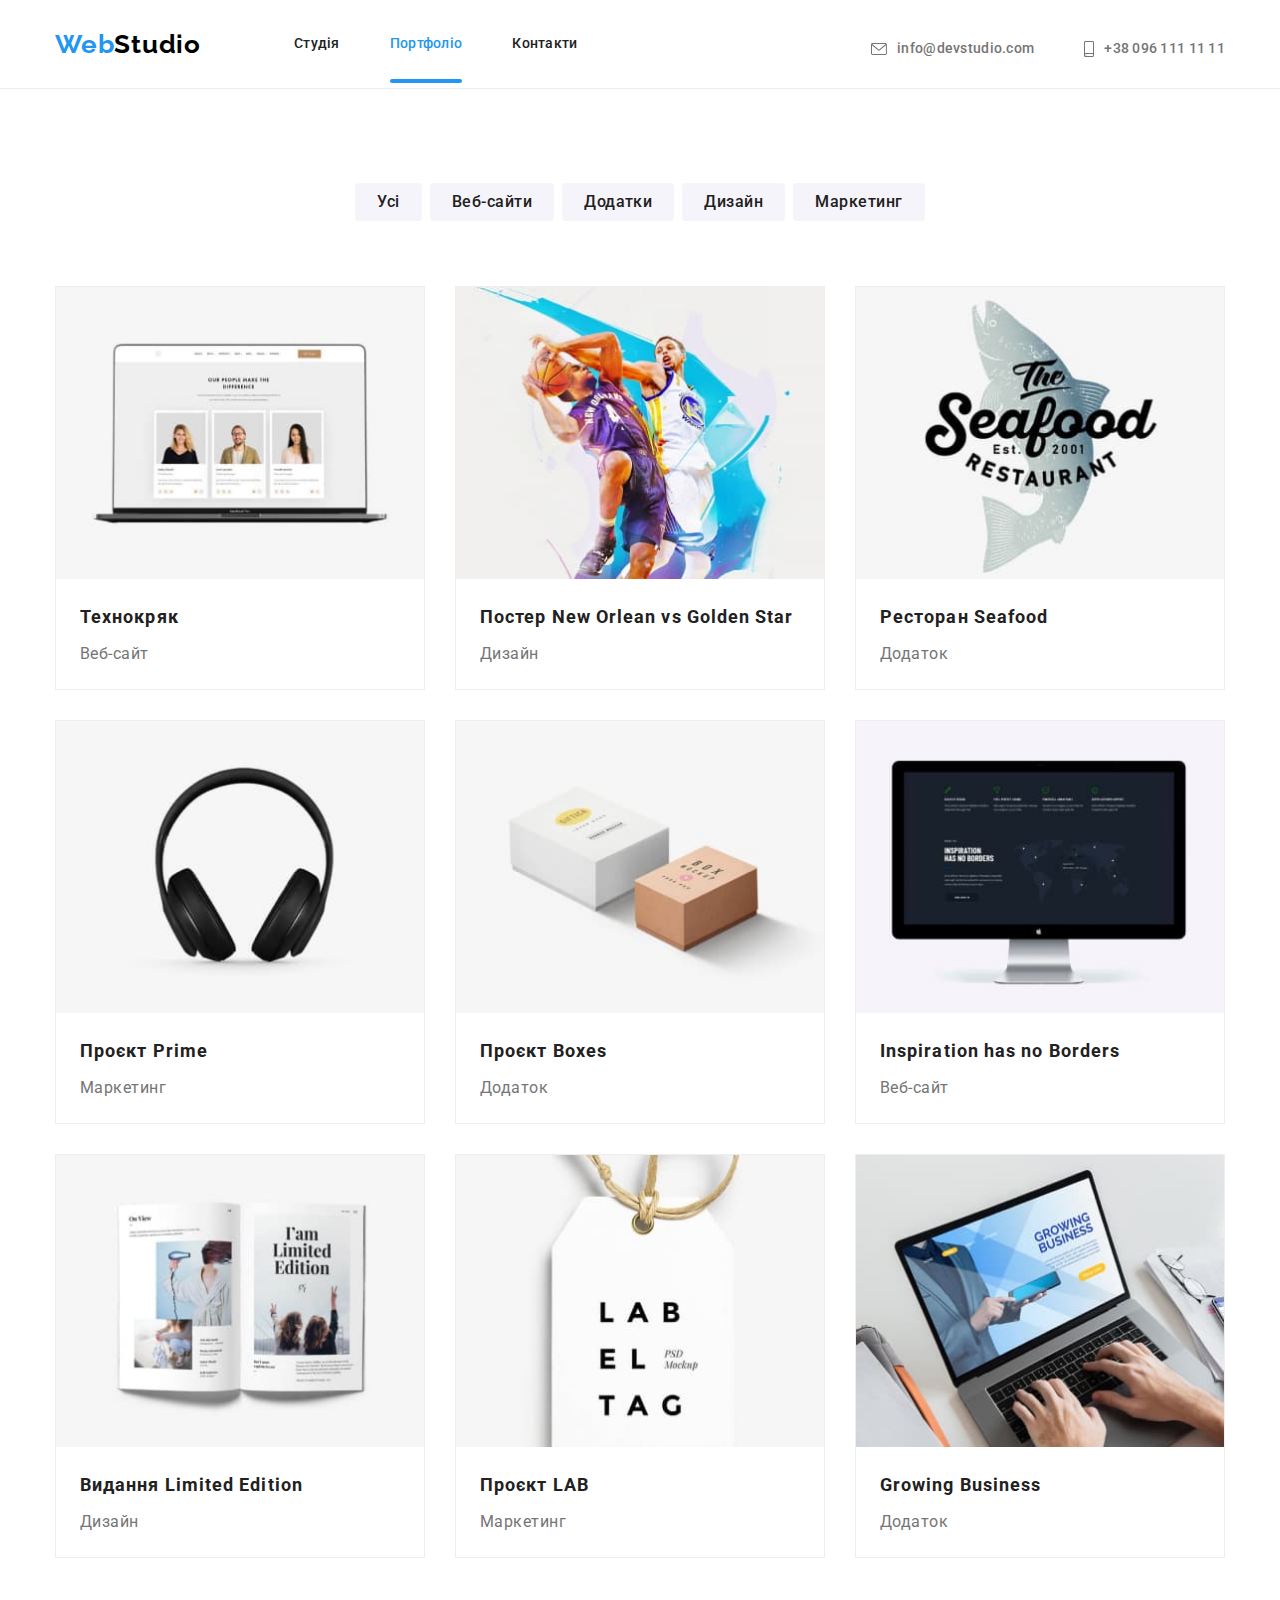
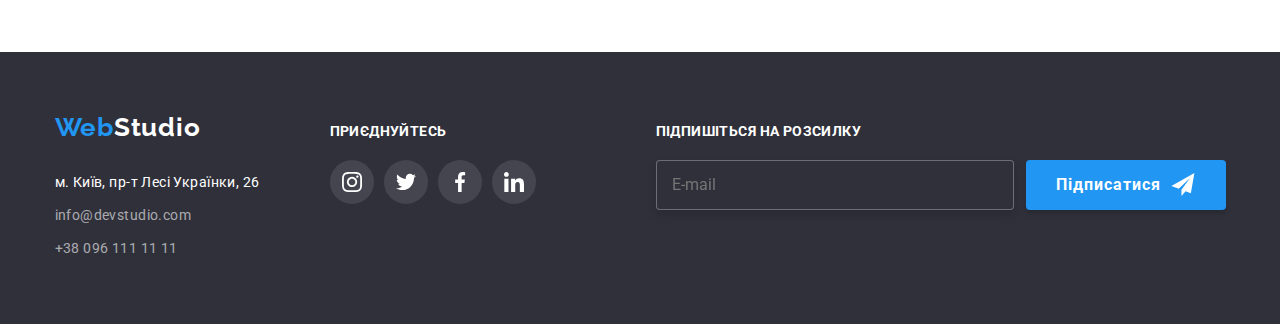
==== commit 927dd6d3: "на перевірку дз 8" ====
--- a/portfolio.html
+++ b/portfolio.html
@@ -67,12 +67,13 @@
               <li class="menu-social__item"><a class="menu-social__link" href="#">LinkedIn</a></li>
             </ul>
           </div>
+
           <ul class="page-header__bookmarks">
             <li class="page-header__item">
-              <a class="page-header__link page-header__link--current" href="./index.html">Студія</a>
+              <a class="page-header__link" href="./index.html">Студія</a>
             </li>
             <li class="page-header__item">
-              <a class="page-header__link" href="./portfolio.html">Портфоліо</a>
+              <a class="page-header__link page-header__link--current" href="./portfolio.html">Портфоліо</a>
             </li>
             <li class="page-header__item"><a class="page-header__link" href="#">Контакти</a></li>
           </ul>
@@ -98,9 +99,10 @@
       </div>
     </header>
     <main>
-      <!-- Кнопки фільтру -->
+      <!-- Портфоліо -->
       <section class="section">
         <h2 class="visually-hidden">Фільтр Портфоліо</h2>
+        <!-- Кнопки фільтру -->
         <div class="container">
           <ul class="filter">
             <li class="filter__item">
--- a/css/main.min.css
+++ b/css/main.min.css
@@ -1 +1 @@
-body{font-family:Roboto,sans-serif;color:#212121}h1,h2,h3,h4,h5,h6,p,ul{margin:0;padding:0;font-weight:normal;list-style:none}img{display:block;max-width:100%;height:auto}li{list-style-type:none}.container{width:1200px;margin:0 auto;padding:0 15px}@media screen and (max-width: 767px){.container{width:480px}}@media screen and (min-width: 768px){.container{width:768px}}@media screen and (min-width: 1200px){.container{width:1200px}}.section{padding:60px 0}@media screen and (min-width: 1200px){.section{padding:94px 0}}.visually-hidden{position:absolute;white-space:nowrap;width:1px;height:1px;overflow:hidden;border:0;padding:0;clip:rect(0 0 0 0);-webkit-clip-path:inset(50%);clip-path:inset(50%);margin:-1px}.logo{display:inline-block;color:#2196f3;font-family:"Raleway";font-weight:700;font-size:26px;line-height:1.19;letter-spacing:.03em;text-decoration:none;margin:16px 0}.logo-footer{display:inline-block;color:#2196f3;font-family:"Raleway";font-weight:700;font-size:26px;line-height:1.19;letter-spacing:.03em;text-decoration:none}.logo--black{color:#000}.logo--white{color:#fff}header{background:#fff;border-bottom:solid 1px #ececec}@media screen and (min-width: 768px){.page-header{display:flex;align-items:center}}.page-header__bookmarks,.page-header__nav{display:flex;align-items:center;justify-content:space-between}.page-header__bookmarks{display:none}@media screen and (min-width: 768px){.page-header__bookmarks{display:flex;margin-left:93px}}.page-header__link{display:none}@media screen and (min-width: 768px){.page-header__link{position:relative;display:block;padding-top:31px;padding-bottom:31px;color:#212121;text-decoration:none;font-weight:500;font-size:14px;line-height:1.14;letter-spacing:.02em;transition:color 250ms cubic-bezier(0.4, 0, 0.2, 1)}}.page-header__link:hover,.page-header__link:focus{color:#2196f3}.page-header__link--current::after{position:absolute;bottom:0;content:"";display:block;background-color:#2196f3;color:#2196f3;height:4px;width:100%;border-radius:2px;opacity:1}.page-header__link--current{color:#2196f3}.page-header__bookmarks .page-header__item:not(:last-child){margin-right:50px}@media screen and (min-width: 1200px){.page-header__connection .page-header__item:not(:last-child){margin-right:50px}}.page-header__connection{display:none}@media screen and (min-width: 768px){.page-header__connection{display:flex;flex-direction:column;margin-left:auto;color:#757575}}@media screen and (min-width: 1200px){.page-header__connection{display:flex;flex-direction:row;margin-left:auto;color:#757575}}.page-header__contact{margin-top:10px;color:#757575;text-decoration:none;font-weight:500;font-size:12px;line-height:1.16;letter-spacing:.02em;transition:color 250ms cubic-bezier(0.4, 0, 0.2, 1)}@media screen and (min-width: 768px){.page-header__contact{display:inline-block;display:flex;align-items:center}}@media screen and (min-width: 1200px){.page-header__contact{padding-top:31px;padding-bottom:31px;font-size:14px;line-height:1.14}}.page-header__contact:hover,.page-header__contact:focus{color:#2196f3}.page-header__icon{margin-right:10px;fill:currentColor}.button{color:#fff;background-color:#2196f3;cursor:pointer;display:inline-block;display:flex;align-items:center;justify-content:center;text-align:center;border:0;width:200px;height:50px;border-radius:4px;font-weight:700;font-size:16px;line-height:1.87;letter-spacing:.06em;box-shadow:0px 4px 4px rgba(0,0,0,.15);padding:10px 23px}.button--margins{margin:auto}.hero-section{height:400px;align-items:center;background-color:#2f303a;background-image:linear-gradient(rgba(47, 48, 58, 0.4), rgba(47, 48, 58, 0.4)),url(../images/heroimage.jpg);max-width:1600px;margin:0 auto;padding:118px 0}@media screen and (min-width: 1200px){.hero-section{height:600px;padding:200px 0}}.hero-section__title{font-weight:900;font-size:26px;line-height:1.61;text-align:center;letter-spacing:.06em;text-transform:uppercase;margin-bottom:30px;color:#fff}@media screen and (min-width: 1200px){.hero-section__title{font-size:44px;line-height:1.36}}.benefits-section{padding-bottom:60px}@media screen and (min-width: 1200px){.benefits-section{padding-bottom:0}}@media screen and (min-width: 768px){.benefits-section__list{display:flex;flex-wrap:wrap;margin:-15px}}.benefits-section__item{width:450px;margin-bottom:30px}@media screen and (min-width: 768px){.benefits-section__item{width:354px;margin:15px}}@media screen and (min-width: 1200px){.benefits-section__item{width:270px;margin:15px}}.benefits-section__thumb{display:block;display:flex;align-items:center;justify-content:center;height:120px;border-radius:4px;margin-bottom:30px;background-color:#f5f4fa}.benefits-section__icon{width:70px;height:70px}.benefits-section__title{font-weight:700;font-size:14px;line-height:1.14;text-align:center;letter-spacing:.03em;text-transform:uppercase;margin-bottom:10px}@media screen and (min-width: 798px){.benefits-section__title{text-align:left}}.benefits-section__text{font-size:14px;line-height:1.71;letter-spacing:.03em;color:var(--secondary-text-color)}@media screen and (max-width: 1199px){.hide-doing{display:none}}h2{font-weight:700;font-size:28px;line-height:1.18;margin-bottom:30px;text-align:center;letter-spacing:.03em}@media screen and (min-width: 1200px){h2{font-weight:700;font-size:36px;line-height:1.16;margin-bottom:50px}}.doing{display:flex}.doing__item:not(:last-child){margin-right:30px}.doing__thumb{position:relative;display:flex;align-items:center}.doing__sign{position:absolute;bottom:0;display:block;display:flex;align-items:center;justify-content:center;background-color:rgba(47,48,58,.8);width:100%;height:70px;font-weight:700;font-size:14px;line-height:1.14;text-align:center;letter-spacing:.03em;text-transform:uppercase;color:#fff}.team-section{background-color:#f5f4fa}@media screen and (min-width: 768px){.team-section__list{display:flex;flex-wrap:wrap;margin:-15px}}.team-section__item{display:block;width:450px;margin-bottom:30px;background-color:#fff;box-shadow:0px 1px 3px rgba(0,0,0,.12),0px 1px 1px rgba(0,0,0,.14),0px 2px 1px rgba(0,0,0,.2);border-radius:0px 0px 4px 4px}@media screen and (min-width: 768px){.team-section__item{width:354px;margin:15px}}@media screen and (min-width: 1200px){.team-section__item{width:270px;margin:15px}}.team-section__photo{width:100%}@media screen and (min-width: 1200px){.team-section__photo{width:270px}}.team-section__title{font-weight:500;font-size:16px;line-height:1.18;text-align:center;letter-spacing:.03em;margin-bottom:10px}.team-section__text{font-size:16px;line-height:1.18;text-align:center;letter-spacing:.03em;color:#757575;margin-bottom:16px}.team-section__signature{padding:30px 32px}.team-social{display:flex;width:206px;height:44px;margin:0 auto}.team-social__item:not(:last-child){margin-right:10px}.team-social__link{display:inline-block;width:44px;height:44px;border-radius:50%;padding:12px;fill:#afb1b8;transition:color 250ms cubic-bezier(0.4, 0, 0.2, 1),background-color 250ms cubic-bezier(0.4, 0, 0.2, 1)}.team-social__link:hover,.team-social__link:focus{background-color:#2196f3;fill:#fff}.team-social__icon{width:20px;height:20px}.clients{display:flex;flex-wrap:wrap;margin:-15px}.clients__item{margin:15px}.clients__link{display:inline-block;display:flex;justify-content:center;width:210px;height:92px;border:#afb1b8 solid 1px;border-radius:4px;padding:16px 32px;color:#afb1b8;transition:fill 250ms cubic-bezier(0.4, 0, 0.2, 1),color 250ms cubic-bezier(0.4, 0, 0.2, 1),border 250ms cubic-bezier(0.4, 0, 0.2, 1)}@media screen and (min-width: 768px){.clients__link{width:226px}}@media screen and (min-width: 1200px){.clients__link{width:170px}}.clients__link:hover,.clients__link:focus{border:#2196f3 solid 1px;color:#2196f3;fill:#2196f3}.clients__icon{width:106px;height:60px;fill:currentColor}.page-footer{background-color:#2f303a;padding-top:60px;padding-bottom:60px}@media screen and (min-width: 1200px){.page-footer{display:flex;justify-content:center}}@media screen and (min-width: 768px){.container--flex{display:flex;justify-content:space-between;padding-left:75px;padding-right:90px}}@media screen and (min-width: 1200px){.container--flex{display:flex;justify-content:left;padding-left:0;padding-right:0;margin:0;width:507px}}.footer-thumb{text-align:center;margin-bottom:60px}@media screen and (min-width: 1200px){.footer-thumb{text-align:left;margin-bottom:0px}}.footer-contacts{margin-top:28px}.footer-contacts__address{color:#fff;font-style:normal;font-size:14px;line-height:1.71;letter-spacing:.03em;text-decoration:none;transition:color 250ms cubic-bezier(0.4, 0, 0.2, 1)}.footer-contacts__address:hover,.footer-contacts__address:focus{color:#2196f3}.footer-contacts__connection{color:rgba(255,255,255,.6);font-style:normal;font-size:14px;line-height:1.71;letter-spacing:.03em;text-decoration:none;transition:color 250ms cubic-bezier(0.4, 0, 0.2, 1)}.footer-contacts__connection:hover,.footer-contacts__connection:focus{color:#2196f3}.footer-contacts__item:not(:last-child){margin-bottom:9px}.social-footer{display:flex;justify-content:center;margin-bottom:60px}.social-footer__item:not(:last-child){margin-right:10px}.social-footer__link{display:inline-block;width:44px;height:44px;border-radius:50%;background-color:rgba(255,255,255,.1);padding:12px;transition:background-color 250ms cubic-bezier(0.4, 0, 0.2, 1)}.social-footer__link:hover,.social-footer__link:focus{background-color:#2196f3}.social-footer__icon{width:20px;height:20px;fill:#fff}.join-in{text-align:center}@media screen and (min-width: 1200px){.join-in{text-align:left;margin-left:70px}}.join-in__title,.subscribe__title{font-weight:700;font-size:14px;line-height:1.14;letter-spacing:.03em;text-transform:uppercase;color:#fff;margin-top:12px;margin-bottom:20px}.subscribe{text-align:center;justify-content:center}@media screen and (min-width: 1200px){.subscribe{width:570px;text-align:left;margin-left:94px}}.subscribe__form{display:flex;flex-direction:column;align-items:center}@media screen and (min-width: 1200px){.subscribe__form{display:flex;flex-direction:row}}.subscribe__input{width:358px;height:50px;margin-right:12px;margin-bottom:20px;display:inline-block;display:flex;background-color:#2f303a;color:rgba(255,255,255,.6);padding:15px;border:1px solid rgba(255,255,255,.3);filter:drop-shadow(0px 4px 4px rgba(0, 0, 0, 0.15));border-radius:4px}@media screen and (min-width: 1200px){.subscribe__input{margin-bottom:0}}.button__icon{margin-left:10px;justify-content:center}.backdrop{position:fixed;left:0;top:0;width:100%;height:100%;background-color:rgba(0,0,0,.2);opacity:1;transition:opacity 300ms cubic-bezier(0.4, 0, 0.2, 1)}.backdrop.is-hidden{opacity:0;pointer-events:none}.backdrop.is-hidden .modal{transform:translate(-50%, -50%) scale(1.1)}.modal{position:absolute;top:50%;left:50%;width:450px;padding:40px;border-radius:4px;background-color:#fff;box-shadow:0px 1px 3px rgba(0,0,0,.12),0px 1px 1px rgba(0,0,0,.14),0px 2px 1px rgba(0,0,0,.2);transform:translate(-50%, -50%) scale(1);transition:transform 300ms cubic-bezier(0.4, 0, 0.2, 1)}@media screen and (min-width: 1200px){.modal{width:528px}}.modal__close{position:absolute;display:block;padding:0;top:8px;right:8px;width:30px;height:30px;border-radius:50%;background-color:#fff;border:1px solid rgba(0,0,0,.1);transition:color 250ms cubic-bezier(0.4, 0, 0.2, 1)}.modal__close:hover{color:#2196f3;cursor:pointer}.modal__title{font-weight:700;font-size:20px;line-height:1.15;text-align:center;letter-spacing:.03em;margin-bottom:30px}.modal__field{display:block;position:relative}.modal__label{position:absolute;top:-18px;font-size:12px;line-height:1.16;letter-spacing:.01em;color:#757575}.modal__input{width:370px;height:40px;border:1px solid rgba(33,33,33,.2);border-radius:4px;padding-left:42px;margin-bottom:28px;transition:border 250ms cubic-bezier(0.4, 0, 0.2, 1)}@media screen and (min-width: 1200px){.modal__input{width:448px}}.modal__input:focus+.modal__icon{fill:#2196f3}.modal__input:focus{border:1px solid #2196f3}.modal__textarea{resize:none;width:370px;height:120px;font-size:12px;line-height:1.16;letter-spacing:.01em;color:rgba(117,117,117,.5);padding:12px 16px;border:1px solid rgba(33,33,33,.2);border-radius:4px;margin-bottom:20px;transition:border 250ms cubic-bezier(0.4, 0, 0.2, 1)}@media screen and (min-width: 1200px){.modal__textarea{width:448px}}.modal__textarea:focus{border:1px solid #2196f3}.modal__icon{position:absolute;top:11px;left:12px;display:inline-block;width:18px;height:18px;transition:fill 250ms cubic-bezier(0.4, 0, 0.2, 1)}.policy{display:inline-block;display:flex;align-items:center;font-size:12px;line-height:1.7;letter-spacing:.03em;color:#757575;margin-bottom:30px}@media screen and (min-width: 1200px){.policy{font-size:14px;line-height:1.71;margin-left:11px;margin-right:11px}}.policy__link{display:inline-block;color:#2196f3;text-decoration:underline;margin-left:4px}.policy__input{position:absolute;white-space:nowrap;width:1px;height:1px;overflow:hidden;border:0;padding:0;clip:rect(0 0 0 0);-webkit-clip-path:inset(50%);clip-path:inset(50%);margin:-1px}.policy__input:checked+.policy__icon{background-color:#2196f3;border:none;background-image:url(../images/check.svg);background-size:contain;background-position:center;background-repeat:no-repeat}.policy__icon{display:inline-block;width:15px;height:15px;border:#212121 2px solid;border-radius:2px;margin-right:8px;transition:background-color 250ms cubic-bezier(0.4, 0, 0.2, 1),border 250ms cubic-bezier(0.4, 0, 0.2, 1)}.filter{display:flex;justify-content:center;margin-bottom:50px}.filter__item:not(:last-child){margin-right:8px}.filter__button{color:#212121;background-color:#f5f4fa;cursor:pointer;border:0;font-weight:500;font-size:16px;line-height:1.62;text-align:center;letter-spacing:.03em;border-radius:4px;padding:6px 22px;transition:color 250ms cubic-bezier(0.4, 0, 0.2, 1),background-color 250ms cubic-bezier(0.4, 0, 0.2, 1),box-shadow 250ms cubic-bezier(0.4, 0, 0.2, 1)}.filter__button:hover,.filter__button:focus{color:#fff;background-color:#2196f3;box-shadow:0px 3px 1px rgba(0,0,0,.1),0px 1px 2px rgba(0,0,0,.08),0px 2px 2px rgba(0,0,0,.12)}.cards-grid{display:flex;flex-wrap:wrap}.card{width:370px;height:404px;background:#fff;border:1px solid #eee;margin-right:30px;margin-bottom:30px;transition:box-shadow 250ms cubic-bezier(0.4, 0, 0.2, 1),opacity 250ms cubic-bezier(0.4, 0, 0.2, 1)}.card:hover,.card:focus{box-shadow:0px 1px 1px rgba(0,0,0,.12),0px 4px 4px rgba(0,0,0,.06),1px 4px 6px rgba(0,0,0,.16)}.card:hover .card__overlay,.card:focus .card__overlay{transform:translateY(-294px)}.card:nth-child(3n){margin-right:0}.card:nth-last-child(-n+3){margin-bottom:0}.card__thumb{position:relative;overflow:hidden;display:flex;align-items:center}.card__overlay{position:absolute;top:294px;width:100%;height:100%;background-color:rgba(33,150,243,.9);transition:transform 250ms cubic-bezier(0.4, 0, 0.2, 1)}.card__comment{position:absolute;display:block;top:0;width:100%;height:100%;padding:63px 24px;font-size:18px;line-height:1.55;color:#fff;letter-spacing:.03em}.card__sign{padding:20px 24px}.card__tittle{width:322px;font-weight:700;font-size:18px;line-height:2;letter-spacing:.06em;margin-bottom:4px}.card__text{width:322px;font-size:16px;line-height:1.87;letter-spacing:.03em;color:#757575}.menu-button{display:inline-block;margin:0;padding:0;border:none;background-color:rgba(0,0,0,0);position:absolute;top:10px;right:15px;cursor:pointer}.menu-button:hover{fill:#2196f3}@media screen and (min-width: 768px){.menu-button{display:none}}.menu-button.js-menu-container .icon-cross{display:none}.menu-button.js-menu-container .icon-menu{display:block}.menu-button.js-menu-container.is-open .icon-menu{display:none}.menu-button.js-menu-container.is-open .icon-cross{display:block}.menu-button.is-open{transform:translateX(0)}.js-menu-container{padding:48px 40px;display:none;position:absolute;top:0;left:0;width:100%;height:796px;z-index:777;background-color:#fff}.js-menu-container.is-open{display:block}.menu-nav__bookmark{margin-bottom:32px}.menu-nav__bookmark:last-child{margin-bottom:306px}.menu-nav__link{font-weight:500;font-size:40px;line-height:1,75;letter-spacing:.02em;text-decoration:none;color:#212121}.menu-nav__link:hover{color:#2196f3}.menu-contact__item{margin-bottom:32px}.menu-contact__item:last-child{margin-bottom:64px}.menu-contact__mail{font-weight:500;font-size:24px;line-height:1,16;letter-spacing:.02em;color:#757575;text-decoration:none}.menu-contact__tel{font-weight:500;font-size:34px;line-height:1,17;letter-spacing:.02em;color:#2196f3;text-decoration:none}.menu-social{display:flex}.menu-social__item{border-right:1px solid rgba(33,33,33,.2);padding-right:10px;margin-right:10px}.menu-social__item:last-child{border:none}.menu-social__link{font-style:normal;font-weight:500;font-size:18px;line-height:1,22;letter-spacing:.02em;color:#2196f3;text-decoration:none}/*# sourceMappingURL=main.min.css.map */+body{font-family:Roboto,sans-serif;color:#212121}h1,h2,h3,h4,h5,h6,p,ul{margin:0;padding:0;font-weight:normal;list-style:none}img{display:block;max-width:100%;height:auto}li{list-style-type:none}.container{max-width:480px;margin:0 auto;padding:0 15px}@media screen and (max-width: 767px){.container{max-width:480px}}@media screen and (min-width: 768px){.container{max-width:768px}}@media screen and (min-width: 1200px){.container{max-width:1200px}}.section{padding:60px 0}@media screen and (min-width: 1200px){.section{padding:94px 0}}.visually-hidden{position:absolute;white-space:nowrap;width:1px;height:1px;overflow:hidden;border:0;padding:0;clip:rect(0 0 0 0);-webkit-clip-path:inset(50%);clip-path:inset(50%);margin:-1px}.logo{display:inline-block;color:#2196f3;font-family:"Raleway";font-weight:700;font-size:26px;line-height:1.19;letter-spacing:.03em;text-decoration:none;margin:16px 0}.logo-footer{display:inline-block;color:#2196f3;font-family:"Raleway";font-weight:700;font-size:26px;line-height:1.19;letter-spacing:.03em;text-decoration:none}.logo--black{color:#000}.logo--white{color:#fff}header{background:#fff;border-bottom:solid 1px #ececec}@media screen and (min-width: 768px){.page-header{display:flex;align-items:center}}.page-header__bookmarks,.page-header__nav{display:flex;align-items:center;justify-content:space-between}.page-header__bookmarks{display:none}@media screen and (min-width: 768px){.page-header__bookmarks{display:flex;margin-left:93px}}.page-header__link{display:none}@media screen and (min-width: 768px){.page-header__link{position:relative;display:block;padding-top:31px;padding-bottom:31px;color:#212121;text-decoration:none;font-weight:500;font-size:14px;line-height:1.14;letter-spacing:.02em;transition:color 250ms cubic-bezier(0.4, 0, 0.2, 1)}}.page-header__link:hover,.page-header__link:focus{color:#2196f3}.page-header__link--current::after{position:absolute;bottom:0;content:"";display:block;background-color:#2196f3;color:#2196f3;height:4px;width:100%;border-radius:2px;opacity:1}.page-header__link--current{color:#2196f3}.page-header__bookmarks .page-header__item:not(:last-child){margin-right:50px}@media screen and (min-width: 1200px){.page-header__connection .page-header__item:not(:last-child){margin-right:50px}}.page-header__connection{display:none}@media screen and (min-width: 768px){.page-header__connection{display:flex;flex-direction:column;margin-left:auto;color:#757575}}@media screen and (min-width: 1200px){.page-header__connection{display:flex;flex-direction:row;margin-left:auto;color:#757575}}.page-header__contact{margin-top:10px;color:#757575;text-decoration:none;font-weight:500;font-size:12px;line-height:1.16;letter-spacing:.02em;transition:color 250ms cubic-bezier(0.4, 0, 0.2, 1)}@media screen and (min-width: 768px){.page-header__contact{display:inline-block;display:flex;align-items:center}}@media screen and (min-width: 1200px){.page-header__contact{padding-top:31px;padding-bottom:31px;font-size:14px;line-height:1.14}}.page-header__contact:hover,.page-header__contact:focus{color:#2196f3}.page-header__icon{margin-right:10px;fill:currentColor}.button{color:#fff;background-color:#2196f3;cursor:pointer;display:inline-block;display:flex;align-items:center;justify-content:center;text-align:center;border:0;width:200px;height:50px;border-radius:4px;font-weight:700;font-size:16px;line-height:1.87;letter-spacing:.06em;box-shadow:0px 4px 4px rgba(0,0,0,.15);padding:10px 23px}.button--margins{margin:auto}.hero-section{max-width:768px;height:400px;align-items:center;background-color:#2f303a;background-image:linear-gradient(rgba(47, 48, 58, 0.4), rgba(47, 48, 58, 0.4)),url(../images/heroimage.jpg);background-repeat:no-repeat;background-size:cover;background-position:center;margin:0 auto;padding:118px 0}@media screen and (min-width: 768px){.hero-section{max-width:1200px;height:400px;padding:200px 0}}@media screen and (min-width: 1200px){.hero-section{max-width:1600px;height:600px}}.hero-section__title{font-weight:900;font-size:26px;line-height:1.61;text-align:center;letter-spacing:.06em;text-transform:uppercase;margin-bottom:30px;color:#fff}@media screen and (min-width: 1200px){.hero-section__title{font-size:44px;line-height:1.36}}.benefits-section{padding-bottom:60px}@media screen and (min-width: 1200px){.benefits-section{padding-bottom:0}}@media screen and (min-width: 768px){.benefits-section__list{display:flex;flex-wrap:wrap;margin:-15px}}.benefits-section__item{width:100%;margin-bottom:30px}@media screen and (min-width: 768px){.benefits-section__item{width:354px;margin:15px}}@media screen and (min-width: 1200px){.benefits-section__item{width:270px;margin:15px}}.benefits-section__thumb{display:block;display:flex;align-items:center;justify-content:center;height:120px;border-radius:4px;margin-bottom:30px;background-color:#f5f4fa}.benefits-section__icon{width:70px;height:70px}.benefits-section__title{font-weight:700;font-size:14px;line-height:1.14;text-align:center;letter-spacing:.03em;text-transform:uppercase;margin-bottom:10px}@media screen and (min-width: 798px){.benefits-section__title{text-align:left}}.benefits-section__text{font-size:14px;line-height:1.71;letter-spacing:.03em;color:var(--secondary-text-color)}@media screen and (max-width: 1199px){.hide-doing{display:none}}h2{font-weight:700;font-size:28px;line-height:1.18;margin-bottom:30px;text-align:center;letter-spacing:.03em}@media screen and (min-width: 1200px){h2{font-weight:700;font-size:36px;line-height:1.16;margin-bottom:50px}}.doing{display:flex}.doing__item:not(:last-child){margin-right:30px}.doing__thumb{position:relative;display:flex;align-items:center}.doing__sign{position:absolute;bottom:0;display:block;display:flex;align-items:center;justify-content:center;background-color:rgba(47,48,58,.8);width:100%;height:70px;font-weight:700;font-size:14px;line-height:1.14;text-align:center;letter-spacing:.03em;text-transform:uppercase;color:#fff}.team-section{background-color:#f5f4fa}@media screen and (min-width: 768px){.team-section__list{display:flex;flex-wrap:wrap;margin:-15px}}.team-section__item{display:block;width:100%;margin-bottom:30px;background-color:#fff;box-shadow:0px 1px 3px rgba(0,0,0,.12),0px 1px 1px rgba(0,0,0,.14),0px 2px 1px rgba(0,0,0,.2);border-radius:0px 0px 4px 4px}@media screen and (min-width: 768px){.team-section__item{width:354px;margin:15px}}@media screen and (min-width: 1200px){.team-section__item{width:270px;margin:15px}}.team-section__photo{width:100%}@media screen and (min-width: 1200px){.team-section__photo{width:270px}}.team-section__title{font-weight:500;font-size:16px;line-height:1.18;text-align:center;letter-spacing:.03em;margin-bottom:10px}.team-section__text{font-size:16px;line-height:1.18;text-align:center;letter-spacing:.03em;color:#757575;margin-bottom:16px}.team-section__signature{padding:30px 32px}.team-social{display:flex;width:206px;height:44px;margin:0 auto}.team-social__item:not(:last-child){margin-right:10px}.team-social__link{display:inline-block;width:44px;height:44px;border-radius:50%;padding:12px;fill:#afb1b8;transition:color 250ms cubic-bezier(0.4, 0, 0.2, 1),background-color 250ms cubic-bezier(0.4, 0, 0.2, 1)}.team-social__link:hover,.team-social__link:focus{background-color:#2196f3;fill:#fff}.team-social__icon{width:20px;height:20px}.clients{display:flex;flex-wrap:wrap;margin:-15px}.clients__item{margin:15px}.clients__link{display:inline-block;display:flex;justify-content:center;width:210px;height:92px;border:#afb1b8 solid 1px;border-radius:4px;padding:16px 32px;color:#afb1b8;transition:fill 250ms cubic-bezier(0.4, 0, 0.2, 1),color 250ms cubic-bezier(0.4, 0, 0.2, 1),border 250ms cubic-bezier(0.4, 0, 0.2, 1)}@media screen and (min-width: 768px){.clients__link{width:226px}}@media screen and (min-width: 1200px){.clients__link{width:170px}}.clients__link:hover,.clients__link:focus{border:#2196f3 solid 1px;color:#2196f3;fill:#2196f3}.clients__icon{width:106px;height:60px;fill:currentColor}.page-footer{background-color:#2f303a;padding-top:60px;padding-bottom:60px}@media screen and (min-width: 1200px){.page-footer{display:flex;justify-content:center}}@media screen and (min-width: 768px){.container--flex{display:flex;justify-content:space-between;padding-left:75px;padding-right:90px}}@media screen and (min-width: 1200px){.container--flex{display:flex;justify-content:left;padding-left:0;padding-right:0;margin:0;width:507px}}.footer-thumb{text-align:center;margin-bottom:60px}@media screen and (min-width: 1200px){.footer-thumb{text-align:left;margin-bottom:0px}}.footer-contacts{margin-top:28px}.footer-contacts__address{color:#fff;font-style:normal;font-size:14px;line-height:1.71;letter-spacing:.03em;text-decoration:none;transition:color 250ms cubic-bezier(0.4, 0, 0.2, 1)}.footer-contacts__address:hover,.footer-contacts__address:focus{color:#2196f3}.footer-contacts__connection{color:rgba(255,255,255,.6);font-style:normal;font-size:14px;line-height:1.71;letter-spacing:.03em;text-decoration:none;transition:color 250ms cubic-bezier(0.4, 0, 0.2, 1)}.footer-contacts__connection:hover,.footer-contacts__connection:focus{color:#2196f3}.footer-contacts__item:not(:last-child){margin-bottom:9px}.social-footer{display:flex;justify-content:center;margin-bottom:60px}.social-footer__item:not(:last-child){margin-right:10px}.social-footer__link{display:inline-block;width:44px;height:44px;border-radius:50%;background-color:rgba(255,255,255,.1);padding:12px;transition:background-color 250ms cubic-bezier(0.4, 0, 0.2, 1)}.social-footer__link:hover,.social-footer__link:focus{background-color:#2196f3}.social-footer__icon{width:20px;height:20px;fill:#fff}.join-in{text-align:center}@media screen and (min-width: 1200px){.join-in{text-align:left;margin-left:70px}}.join-in__title,.subscribe__title{font-weight:700;font-size:14px;line-height:1.14;letter-spacing:.03em;text-transform:uppercase;color:#fff;margin-top:12px;margin-bottom:20px}.subscribe{text-align:center;justify-content:center}@media screen and (min-width: 1200px){.subscribe{width:570px;text-align:left;margin-left:94px}}.subscribe__form{display:flex;flex-direction:column;align-items:center}@media screen and (min-width: 1200px){.subscribe__form{display:flex;flex-direction:row}}.subscribe__input{width:450px;height:50px;display:block;margin-bottom:20px;background-color:#2f303a;color:rgba(255,255,255,.6);border:1px solid rgba(255,255,255,.3);filter:drop-shadow(0px 4px 4px rgba(0, 0, 0, 0.15));border-radius:4px}@media screen and (min-width: 1200px){.subscribe__input{margin-right:12px;margin-bottom:0;padding:15px;display:inline-block;width:358px}}.button__icon{margin-left:10px;justify-content:center}.backdrop{position:fixed;left:0;top:0;width:100%;height:100%;background-color:rgba(0,0,0,.2);opacity:1;transition:opacity 300ms cubic-bezier(0.4, 0, 0.2, 1)}.backdrop.is-hidden{opacity:0;pointer-events:none}.backdrop.is-hidden .modal{transform:translate(-50%, -50%) scale(1.1)}.modal{position:absolute;top:50%;left:50%;width:450px;padding:40px;border-radius:4px;background-color:#fff;box-shadow:0px 1px 3px rgba(0,0,0,.12),0px 1px 1px rgba(0,0,0,.14),0px 2px 1px rgba(0,0,0,.2);transform:translate(-50%, -50%) scale(1);transition:transform 300ms cubic-bezier(0.4, 0, 0.2, 1)}@media screen and (min-width: 1200px){.modal{width:528px}}.modal__close{position:absolute;display:block;padding:0;top:8px;right:8px;width:30px;height:30px;border-radius:50%;background-color:#fff;border:1px solid rgba(0,0,0,.1);transition:color 250ms cubic-bezier(0.4, 0, 0.2, 1)}.modal__close:hover{color:#2196f3;cursor:pointer}.modal__title{font-weight:700;font-size:20px;line-height:1.15;text-align:center;letter-spacing:.03em;margin-bottom:30px}.modal__field{display:block;position:relative}.modal__label{position:absolute;top:-18px;font-size:12px;line-height:1.16;letter-spacing:.01em;color:#757575}.modal__input{width:370px;height:40px;border:1px solid rgba(33,33,33,.2);border-radius:4px;padding-left:42px;margin-bottom:28px;transition:border 250ms cubic-bezier(0.4, 0, 0.2, 1)}@media screen and (min-width: 1200px){.modal__input{width:448px}}.modal__input:focus+.modal__icon{fill:#2196f3}.modal__input:focus{border:1px solid #2196f3}.modal__textarea{resize:none;width:370px;height:120px;font-size:12px;line-height:1.16;letter-spacing:.01em;color:rgba(117,117,117,.5);padding:12px 16px;border:1px solid rgba(33,33,33,.2);border-radius:4px;margin-bottom:20px;transition:border 250ms cubic-bezier(0.4, 0, 0.2, 1)}@media screen and (min-width: 1200px){.modal__textarea{width:448px}}.modal__textarea:focus{border:1px solid #2196f3}.modal__icon{position:absolute;top:11px;left:12px;display:inline-block;width:18px;height:18px;transition:fill 250ms cubic-bezier(0.4, 0, 0.2, 1)}.policy{display:inline-block;display:flex;align-items:center;font-size:12px;line-height:1.7;letter-spacing:.03em;color:#757575;margin-bottom:30px}@media screen and (min-width: 1200px){.policy{font-size:14px;line-height:1.71;margin-left:11px;margin-right:11px}}.policy__link{display:inline-block;color:#2196f3;text-decoration:underline;margin-left:4px}.policy__input{position:absolute;white-space:nowrap;width:1px;height:1px;overflow:hidden;border:0;padding:0;clip:rect(0 0 0 0);-webkit-clip-path:inset(50%);clip-path:inset(50%);margin:-1px}.policy__input:checked+.policy__icon{background-color:#2196f3;border:none;background-image:url(../images/check.svg);background-size:contain;background-position:center;background-repeat:no-repeat}.policy__icon{display:inline-block;width:15px;height:15px;border:#212121 2px solid;border-radius:2px;margin-right:8px;transition:background-color 250ms cubic-bezier(0.4, 0, 0.2, 1),border 250ms cubic-bezier(0.4, 0, 0.2, 1)}.filter{display:flex;flex-wrap:wrap;justify-content:left;width:80%;margin-bottom:40px}@media screen and (min-width: 768px){.filter{justify-content:center;margin-bottom:30px;width:100%}}@media screen and (min-width: 1200px){.filter{justify-content:center;margin-bottom:50px}}.filter__item{margin-bottom:15px}.filter__item:not(:last-child){margin-right:8px}.filter__button{color:#212121;background-color:#f5f4fa;cursor:pointer;border:0;font-weight:500;font-size:16px;line-height:1.62;text-align:center;letter-spacing:.03em;border-radius:4px;padding:6px 22px;transition:color 250ms cubic-bezier(0.4, 0, 0.2, 1),background-color 250ms cubic-bezier(0.4, 0, 0.2, 1),box-shadow 250ms cubic-bezier(0.4, 0, 0.2, 1)}.filter__button:hover,.filter__button:focus{color:#fff;background-color:#2196f3;box-shadow:0px 3px 1px rgba(0,0,0,.1),0px 1px 2px rgba(0,0,0,.08),0px 2px 2px rgba(0,0,0,.12)}@media screen and (min-width: 768px){.cards-grid{display:flex;flex-wrap:wrap;margin:-15px}}.card{width:100%;height:404px;margin-bottom:30px;background:#fff;border:1px solid #eee;transition:box-shadow 250ms cubic-bezier(0.4, 0, 0.2, 1),opacity 250ms cubic-bezier(0.4, 0, 0.2, 1)}.card:last-child{margin-bottom:0px}@media screen and (min-width: 768px){.card{width:354px;margin:15px;height:440px}}@media screen and (min-width: 1200px){.card{width:370px;margin:15px;height:404px}}.card:hover,.card:focus{box-shadow:0px 1px 1px rgba(0,0,0,.12),0px 4px 4px rgba(0,0,0,.06),1px 4px 6px rgba(0,0,0,.16)}.card:hover .card__overlay,.card:focus .card__overlay{transform:translateY(-294px)}.card__thumb{position:relative;overflow:hidden;display:flex;align-items:center}.card__overlay{position:absolute;top:294px;width:100%;height:100%;background-color:rgba(33,150,243,.9);transition:transform 250ms cubic-bezier(0.4, 0, 0.2, 1)}.card__comment{position:absolute;display:block;top:0;width:100%;height:100%;padding:63px 24px;font-size:18px;line-height:1.55;color:#fff;letter-spacing:.03em}.card__sign{padding:20px 24px}.card__tittle{width:100%;font-weight:700;font-size:18px;line-height:2;letter-spacing:.06em;margin-bottom:4px}.card__text{width:322px;font-size:16px;line-height:1.87;letter-spacing:.03em;color:#757575}.menu-button{display:inline-block;margin:0;padding:0;border:none;background-color:rgba(0,0,0,0);position:absolute;top:10px;right:15px;cursor:pointer}.menu-button:hover{fill:#2196f3}@media screen and (min-width: 768px){.menu-button{display:none}}.menu-button.js-menu-container .icon-cross{display:none}.menu-button.js-menu-container .icon-menu{display:block}.menu-button.js-menu-container.is-open .icon-menu{display:none}.menu-button.js-menu-container.is-open .icon-cross{display:block}.menu-button.is-open{transform:translateX(0)}.js-menu-container{padding:48px 40px;display:none;position:absolute;top:0;left:0;width:100%;height:796px;z-index:777;background-color:#fff}.js-menu-container.is-open{display:block}.menu-nav__bookmark{margin-bottom:32px}.menu-nav__bookmark:last-child{margin-bottom:306px}.menu-nav__link{font-weight:500;font-size:40px;line-height:1,75;letter-spacing:.02em;text-decoration:none;color:#212121}.menu-nav__link:hover{color:#2196f3}.menu-contact__item{margin-bottom:32px}.menu-contact__item:last-child{margin-bottom:64px}.menu-contact__mail{font-weight:500;font-size:24px;line-height:1,16;letter-spacing:.02em;color:#757575;text-decoration:none}.menu-contact__tel{font-weight:500;font-size:34px;line-height:1,17;letter-spacing:.02em;color:#2196f3;text-decoration:none}.menu-social{display:flex}.menu-social__item{border-right:1px solid rgba(33,33,33,.2);padding-right:10px;margin-right:10px}.menu-social__item:last-child{border:none}.menu-social__link{font-style:normal;font-weight:500;font-size:18px;line-height:1,22;letter-spacing:.02em;color:#2196f3;text-decoration:none}/*# sourceMappingURL=main.min.css.map */